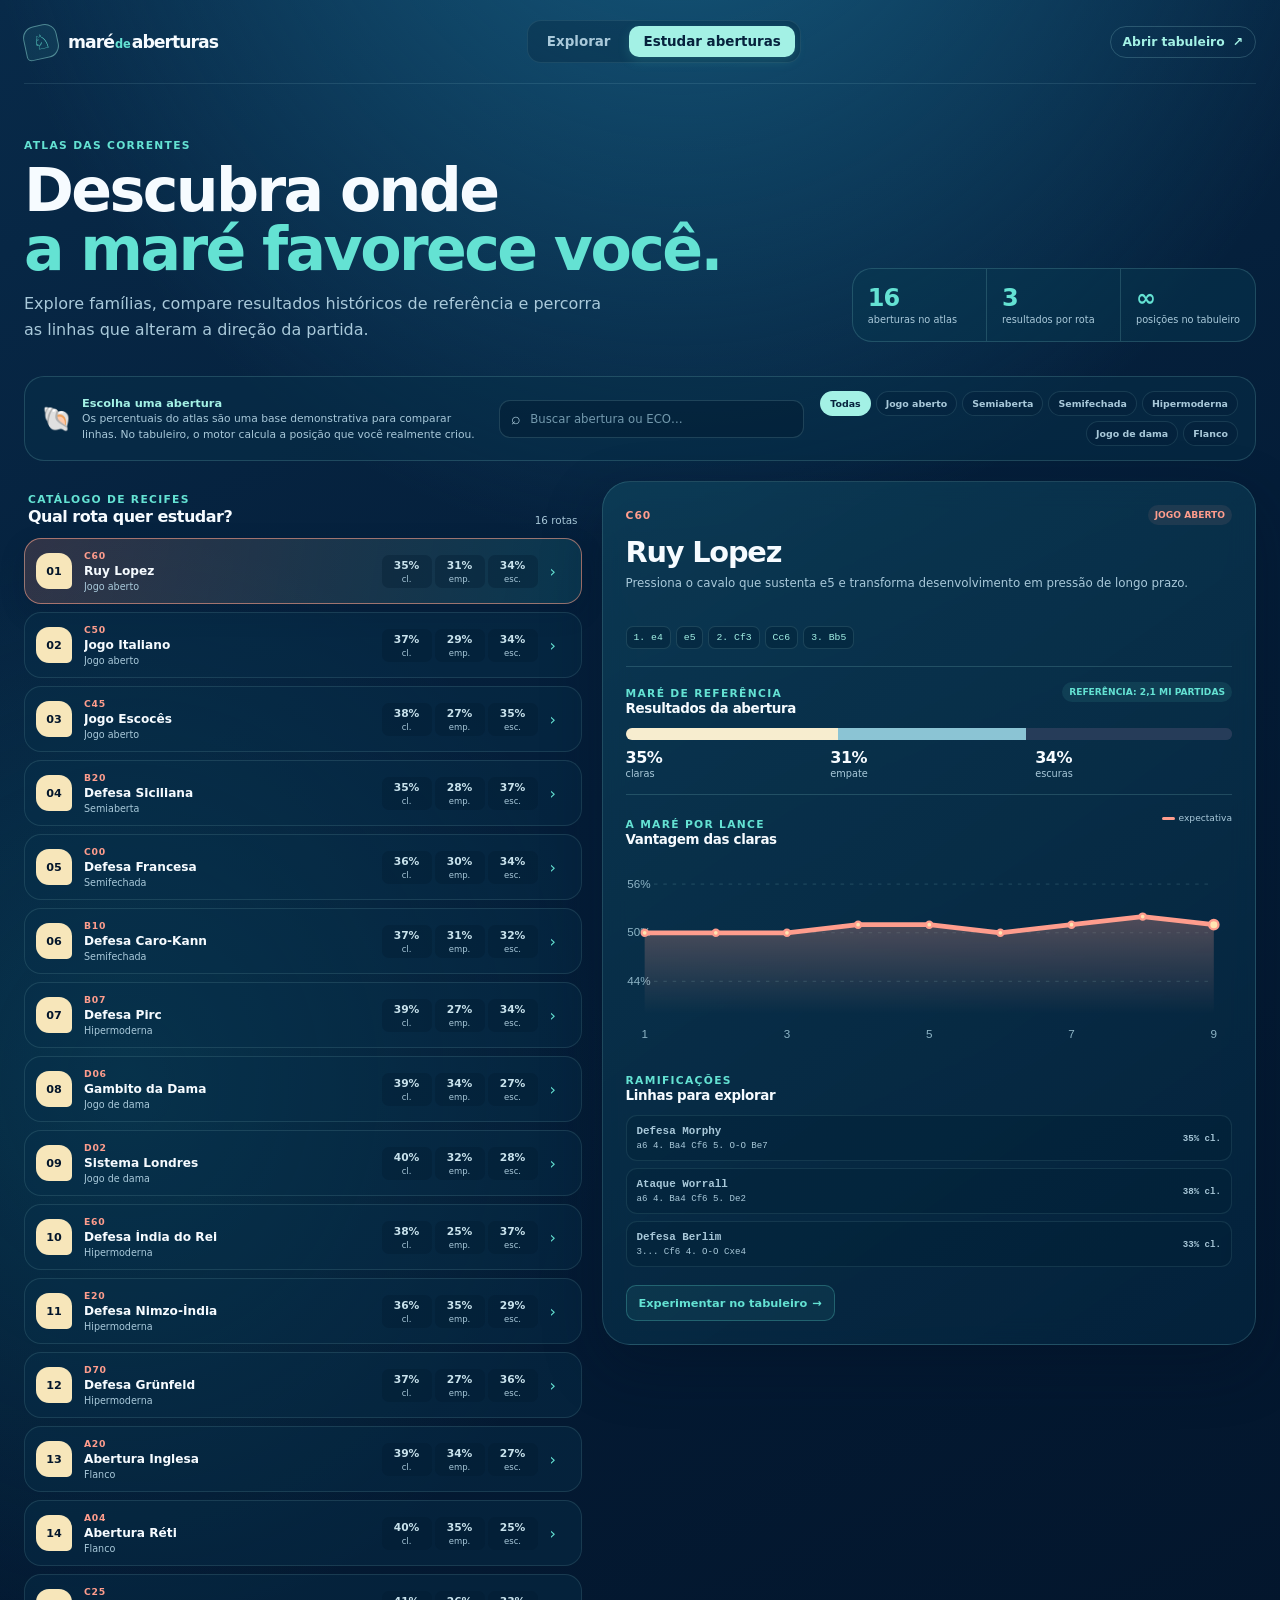
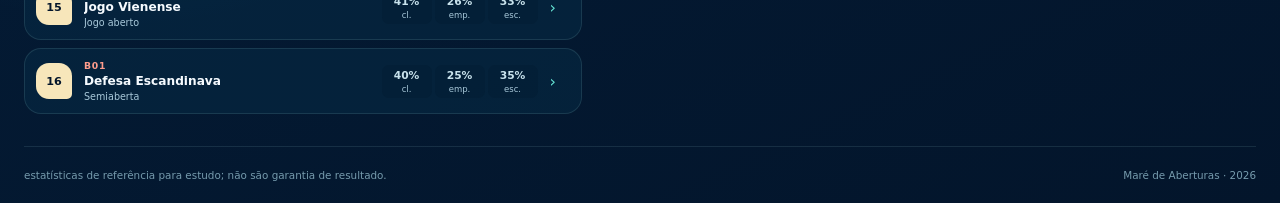
==== estudos.html @ bafa7b2b "Add files via upload" ====
<!doctype html>
<html lang="pt-BR">
  <head>
    <meta charset="UTF-8" />
    <meta name="viewport" content="width=device-width, initial-scale=1.0" />
    <meta name="theme-color" content="#06223d" />
    <meta name="description" content="Estude as correntes, linhas e probabilidades das aberturas de xadrez." />
    <title>Estudar aberturas · Maré de Aberturas</title>
    <link rel="stylesheet" href="assets/css/theme.css" />
  </head>
  <body class="study-page">
    <div class="ocean-glow glow-one" aria-hidden="true"></div>
    <div class="ocean-glow glow-two" aria-hidden="true"></div>
    <div class="bubble bubble-a" aria-hidden="true"></div>
    <div class="bubble bubble-d" aria-hidden="true"></div>

    <header class="site-header shell">
      <a class="brand" href="index.html" aria-label="Maré de Aberturas, página inicial">
        <span class="brand-mark" aria-hidden="true">♘</span>
        <span>maré<span>de</span>aberturas</span>
      </a>
      <nav class="main-nav" aria-label="Navegação principal">
        <a href="index.html">Explorar</a>
        <a class="is-active" href="estudos.html">Estudar aberturas</a>
      </nav>
      <a class="header-cta" href="index.html">Abrir tabuleiro <span>↗</span></a>
    </header>

    <main class="shell study-layout">
      <section class="study-hero" aria-labelledby="study-title">
        <div>
          <p class="eyebrow">atlas das correntes</p>
          <h1 id="study-title">Descubra onde<br /><em>a maré favorece você.</em></h1>
          <p>Explore famílias, compare resultados históricos de referência e percorra as linhas que alteram a direção da partida.</p>
        </div>
        <div class="hero-stat-group" aria-label="Resumo do atlas">
          <div><strong id="opening-total">16</strong><span>aberturas no atlas</span></div>
          <div><strong>3</strong><span>resultados por rota</span></div>
          <div><strong>∞</strong><span>posições no tabuleiro</span></div>
        </div>
      </section>

      <section class="atlas-guide">
        <div class="guide-copy"><span aria-hidden="true">🐚</span><p><strong>Escolha uma abertura</strong>Os percentuais do atlas são uma base demonstrativa para comparar linhas. No tabuleiro, o motor calcula a posição que você realmente criou.</p></div>
        <label class="search-shell"><span aria-hidden="true">⌕</span><input id="opening-search" type="search" placeholder="Buscar abertura ou ECO…" autocomplete="off" /></label>
        <div class="filter-pills" id="family-filters" aria-label="Filtrar famílias de abertura"></div>
      </section>

      <section class="atlas-content" aria-label="Catálogo e detalhes de aberturas">
        <div class="opening-list-wrap">
          <div class="list-heading"><div><span class="section-kicker">catálogo de recifes</span><h2>Qual rota quer estudar?</h2></div><span id="result-count">16 rotas</span></div>
          <div class="opening-list" id="opening-list"></div>
        </div>

        <aside class="study-detail glass-panel" id="study-detail" aria-live="polite">
          <div class="detail-topline"><span class="opening-eco" id="detail-eco">C60</span><span class="detail-family" id="detail-family">Jogo aberto</span></div>
          <h2 id="detail-name">Ruy Lopez</h2>
          <p class="detail-description" id="detail-description"></p>
          <div class="detail-moves" id="detail-moves"></div>

          <section class="detail-probabilities" aria-labelledby="detail-probs-title">
            <div class="card-title-row compact"><div><span class="section-kicker">maré de referência</span><h3 id="detail-probs-title">Resultados da abertura</h3></div><span class="sample-count" id="sample-count"></span></div>
            <div class="probability-track detail-track"><span class="prob-white" id="detail-white-bar"></span><span class="prob-draw" id="detail-draw-bar"></span><span class="prob-black" id="detail-black-bar"></span></div>
            <div class="probability-values compact-values"><div><strong id="detail-white">0%</strong><small>claras</small></div><div><strong id="detail-draw">0%</strong><small>empate</small></div><div><strong id="detail-black">0%</strong><small>escuras</small></div></div>
          </section>

          <section class="line-chart-block" aria-labelledby="chart-title">
            <div class="card-title-row compact"><div><span class="section-kicker">a maré por lance</span><h3 id="chart-title">Vantagem das claras</h3></div><span class="chart-legend"><i></i> expectativa</span></div>
            <svg id="probability-chart" viewBox="0 0 520 170" role="img" aria-label="Gráfico da probabilidade de vitória das claras ao longo dos lances"></svg>
          </section>

          <section class="variation-section" aria-labelledby="variation-title">
            <div class="card-title-row compact"><div><span class="section-kicker">ramificações</span><h3 id="variation-title">Linhas para explorar</h3></div></div>
            <div class="variation-list" id="variation-list"></div>
          </section>
          <a class="detail-board-link" id="detail-board-link" href="index.html">Experimentar no tabuleiro <span>→</span></a>
        </aside>
      </section>
    </main>

    <footer class="site-footer shell"><span>estatísticas de referência para estudo; não são garantia de resultado.</span><span>Maré de Aberturas · 2026</span></footer>
    <script type="module" src="assets/js/study.js"></script>
  </body>
</html>
---- assets/css/theme.css ----
:root {
  --ink: #f6fbff;
  --muted: #a9c9da;
  --muted-strong: #c8e2ec;
  --ocean-950: #03152b;
  --ocean-900: #06223d;
  --ocean-800: #093454;
  --ocean-700: #0d5270;
  --ocean-600: #14718b;
  --aqua: #64e2d3;
  --aqua-soft: #a3f1e5;
  --coral: #ff9d8d;
  --coral-strong: #ff7f78;
  --sand: #f7e6ba;
  --lavender: #c9bdff;
  --panel: rgba(7, 47, 73, 0.76);
  --panel-light: rgba(19, 84, 105, 0.45);
  --line: rgba(161, 234, 230, 0.17);
  --shadow: 0 22px 60px rgba(1, 15, 34, 0.32);
  --rounded: 28px;
  font-family: "Trebuchet MS", "Arial Rounded MT Bold", ui-rounded, system-ui, sans-serif;
  color: var(--ink);
  background: var(--ocean-950);
}

* { box-sizing: border-box; }
html { min-width: 320px; background: var(--ocean-950); }
body {
  position: relative;
  min-width: 320px;
  min-height: 100vh;
  margin: 0;
  overflow-x: hidden;
  color: var(--ink);
  background:
    radial-gradient(ellipse 80% 65% at 53% -15%, #175f83 0%, transparent 70%),
    radial-gradient(ellipse 52% 42% at 10% 60%, rgba(20, 121, 138, .26), transparent 72%),
    linear-gradient(155deg, #082a49 0%, #041d38 45%, #03152b 100%);
}

body::before {
  position: fixed;
  z-index: -1;
  inset: 0;
  content: "";
  opacity: .26;
  pointer-events: none;
  background-image: radial-gradient(rgba(167, 243, 235, .24) .7px, transparent .8px);
  background-size: 18px 18px;
  mask-image: linear-gradient(to bottom, black, transparent 75%);
}

a { color: inherit; text-decoration: none; }
button, input { font: inherit; }
button { cursor: pointer; }
.shell { width: min(1440px, calc(100% - 48px)); margin-inline: auto; }

.ocean-glow { position: fixed; z-index: -2; border-radius: 50%; filter: blur(12px); pointer-events: none; }
.glow-one { width: 450px; height: 450px; top: 18%; right: -175px; opacity: .24; background: #2bc8c7; }
.glow-two { width: 380px; height: 380px; bottom: -130px; left: -95px; opacity: .16; background: #cf8dfb; }
.bubble { position: fixed; z-index: -1; border: 1px solid rgba(169, 247, 241, .28); border-radius: 50%; opacity: .35; box-shadow: inset -4px -5px 9px rgba(73, 202, 212, .08), 0 0 13px rgba(83, 231, 218, .1); pointer-events: none; }
.bubble-a { width: 26px; height: 26px; top: 19%; left: 7%; animation: float 7s ease-in-out infinite; }
.bubble-b { width: 13px; height: 13px; top: 45%; right: 4%; animation: float 9s 1s ease-in-out infinite; }
.bubble-c { width: 38px; height: 38px; top: 77%; right: 17%; animation: float 11s .5s ease-in-out infinite; }
.bubble-d { width: 22px; height: 22px; top: 36%; right: 8%; animation: float 8s .5s ease-in-out infinite; }
@keyframes float { 50% { transform: translateY(-24px) translateX(7px); } }

.site-header { display: flex; align-items: center; justify-content: space-between; min-height: 84px; border-bottom: 1px solid rgba(177, 237, 240, .11); }
.brand { display: inline-flex; align-items: center; gap: 10px; font-size: 1.08rem; font-weight: 900; letter-spacing: -1px; }
.brand > span:last-child { display: flex; align-items: baseline; gap: 1px; }
.brand > span:last-child > span { color: var(--aqua); font-size: .66em; letter-spacing: 0; }
.brand-mark { display: grid; width: 34px; height: 34px; place-items: center; border: 1px solid rgba(163, 241, 229, .43); border-radius: 12px 12px 12px 5px; color: var(--aqua); font-size: 1.25rem; transform: rotate(-12deg); background: rgba(89, 226, 210, .08); }
.main-nav { display: flex; gap: 5px; padding: 5px; border: 1px solid rgba(174, 235, 237, .1); border-radius: 14px; background: rgba(2, 24, 46, .25); }
.main-nav a { padding: 8px 14px; border-radius: 10px; color: var(--muted); font-size: .84rem; font-weight: 800; transition: .18s ease; }
.main-nav a:hover { color: var(--ink); background: rgba(162, 239, 230, .08); }
.main-nav .is-active { color: var(--ocean-900); background: var(--aqua-soft); box-shadow: 0 4px 12px rgba(83, 226, 208, .17); }
.header-chip, .header-cta { display: inline-flex; align-items: center; gap: 8px; padding: 8px 12px; border: 1px solid rgba(170, 235, 232, .2); border-radius: 999px; color: var(--muted-strong); font-size: .77rem; font-weight: 800; }
.header-cta { color: var(--aqua-soft); transition: .2s ease; }
.header-cta:hover { border-color: var(--aqua); transform: translateY(-1px); }
.pulse-dot { width: 8px; height: 8px; border-radius: 50%; background: var(--aqua); box-shadow: 0 0 0 5px rgba(100, 226, 211, .1); animation: pulse 2s infinite; }
@keyframes pulse { 50% { box-shadow: 0 0 0 8px rgba(100, 226, 211, 0); } }

.app-page { padding-block: 48px 32px; }
.intro-row { display: flex; align-items: end; justify-content: space-between; gap: 32px; margin-bottom: 34px; }
.eyebrow, .section-kicker { margin: 0 0 9px; color: var(--aqua); font-size: .67rem; font-weight: 900; letter-spacing: 1.3px; text-transform: uppercase; }
h1, h2, h3, p { margin-top: 0; }
h1 { max-width: 780px; margin-bottom: 12px; font-size: clamp(2.25rem, 4.7vw, 4.2rem); line-height: .98; letter-spacing: -2.6px; }
h1 em { color: var(--aqua); font-style: normal; }
.intro-copy { max-width: 620px; margin: 0; color: var(--muted); font-size: 1rem; line-height: 1.65; }
.jelly-note { display: flex; width: 300px; flex: 0 0 300px; gap: 13px; padding: 15px; border: 1px solid rgba(254, 192, 213, .22); border-radius: 19px 19px 6px 19px; color: #f0d6df; background: rgba(114, 78, 125, .24); transform: rotate(-1.3deg); }
.jelly-note > span { font-size: 1.8rem; }
.jelly-note p { margin: 0; font-size: .74rem; line-height: 1.45; }
.jelly-note strong { display: block; margin-bottom: 3px; color: #ffd2dd; font-size: .76rem; }

.playground { display: grid; grid-template-columns: minmax(205px, .72fr) minmax(430px, 1.64fr) minmax(280px, .93fr); gap: 20px; align-items: start; }
.glass-panel { border: 1px solid var(--line); border-radius: var(--rounded); background: linear-gradient(145deg, rgba(16, 75, 100, .57), rgba(4, 36, 62, .79)); box-shadow: var(--shadow); backdrop-filter: blur(13px); }
.left-rail, .analysis-rail { padding: 21px; }
.rail-heading h2 { margin-bottom: 19px; font-size: 1.1rem; letter-spacing: -.7px; }
.turn-card { display: flex; align-items: center; gap: 10px; padding: 10px; border: 1px solid rgba(178, 243, 235, .15); border-radius: 17px; background: rgba(5, 29, 52, .3); }
.turn-orb { display: grid; width: 37px; height: 37px; place-items: center; border-radius: 50%; color: var(--ocean-800); font-size: 1.4rem; background: var(--sand); box-shadow: inset -3px -3px 0 rgba(175, 121, 87, .2); }
.turn-card span { display: block; margin-bottom: 3px; color: var(--muted); font-size: .67rem; }
.turn-card strong { font-size: .82rem; }
.control-stack { display: grid; gap: 8px; margin-block: 20px; }
.two-buttons { display: grid; grid-template-columns: 1fr 1fr; gap: 8px; }
.soft-button { min-height: 40px; padding: 8px 10px; border: 1px solid rgba(173, 237, 232, .16); border-radius: 12px; color: var(--muted-strong); font-size: .75rem; font-weight: 900; background: rgba(2, 29, 52, .28); transition: .2s ease; }
.soft-button:hover { border-color: rgba(173, 237, 232, .45); color: var(--ink); background: rgba(91, 203, 198, .11); transform: translateY(-1px); }
.primary-button { border-color: transparent; color: var(--ocean-950); background: var(--aqua); box-shadow: 0 9px 24px rgba(42, 202, 190, .2); }
.primary-button:hover { background: var(--aqua-soft); }
.engine-card { padding: 14px; border: 1px solid rgba(137, 171, 255, .19); border-radius: 17px; background: linear-gradient(135deg, rgba(53, 80, 133, .35), rgba(13, 49, 77, .52)); }
.engine-topline { display: flex; align-items: center; gap: 7px; color: var(--lavender); font-size: .66rem; font-weight: 900; letter-spacing: .7px; text-transform: uppercase; }
.engine-icon { display: grid; width: 18px; height: 18px; place-items: center; border-radius: 6px; color: #251d5a; background: var(--lavender); }
.engine-card strong { display: block; margin-top: 9px; font-size: .82rem; }
.engine-card p { min-height: 32px; margin: 5px 0 8px; color: #b7cce3; font-size: .67rem; line-height: 1.45; }
.text-button { padding: 0; border: 0; color: var(--aqua); font-size: .67rem; font-weight: 900; text-align: left; background: transparent; }
.text-button:hover { color: var(--aqua-soft); }
.moves-log-wrap { margin-top: 24px; }
.mini-title-row { display: flex; align-items: center; justify-content: space-between; gap: 8px; }
.mini-title-row > span:last-child { color: var(--muted); font-size: .66rem; }
.moves-log { display: grid; gap: 7px; max-height: 230px; margin: 10px 0 0; padding: 0; overflow-y: auto; list-style: none; scrollbar-width: thin; }
.moves-log li { display: grid; grid-template-columns: 25px 1fr 1fr; gap: 5px; align-items: center; padding: 7px; border-radius: 9px; color: var(--muted-strong); font-size: .71rem; background: rgba(2, 25, 47, .22); }
.moves-log li span:first-child { color: var(--aqua); font-size: .63rem; }
.moves-log .empty-log { display: block; color: var(--muted); font-size: .68rem; line-height: 1.5; background: none; }

.board-column { min-width: 0; }
.board-topline { display: flex; align-items: end; justify-content: space-between; margin: 0 8px 12px; }
.board-topline .section-kicker { margin-bottom: 4px; }
.board-topline strong { display: block; font-size: .94rem; letter-spacing: -.3px; }
.position-badge { padding: 6px 10px; border: 1px solid rgba(255, 216, 163, .26); border-radius: 999px; color: var(--sand); font-size: .65rem; font-weight: 900; background: rgba(249, 198, 115, .07); }
.board-frame { position: relative; padding: 14px; border: 1px solid rgba(151, 244, 234, .3); border-radius: 31px; background: linear-gradient(145deg, #4bb7b4, #126781 40%, #0a3e61); box-shadow: 0 25px 48px rgba(1, 9, 29, .48), inset 0 0 0 3px rgba(209, 252, 239, .09); }
.board-shell { display: grid; grid-template-columns: repeat(8, 1fr); overflow: hidden; border: 4px solid rgba(237, 246, 223, .26); border-radius: 18px; background: #d8eacb; box-shadow: 0 10px 25px rgba(1, 25, 41, .33); }
.square { position: relative; display: grid; aspect-ratio: 1; min-width: 0; place-items: center; border: 0; color: inherit; font-size: clamp(1.7rem, 4.7vw, 3.65rem); line-height: 1; user-select: none; transition: filter .14s, transform .14s; }
.square.light { background: #e1f1dd; }
.square.dark { background: #73b7a8; }
.square:hover { z-index: 2; filter: brightness(1.08); }
.square.selected { outline: 4px solid rgba(255, 231, 151, .9); outline-offset: -4px; }
.square.last-move::after { position: absolute; inset: 0; content: ""; background: rgba(247, 228, 122, .25); pointer-events: none; }
.square.legal::before { position: absolute; z-index: 1; width: 21%; height: 21%; content: ""; border-radius: 50%; background: rgba(6, 62, 75, .44); box-shadow: 0 0 0 5px rgba(161, 255, 239, .22); pointer-events: none; }
.square.legal.has-piece::before { width: 76%; height: 76%; border: 3px solid rgba(9, 70, 78, .52); background: transparent; box-shadow: none; }
.square:focus-visible { z-index: 3; outline: 3px solid white; outline-offset: -3px; }
.piece { position: relative; z-index: 1; filter: drop-shadow(0 4px 1px rgba(6, 43, 57, .19)); transition: transform .14s ease; }
.square:hover .piece { transform: translateY(-2px) scale(1.04); }
.piece.white { color: #fff9df; text-shadow: 0 2px 0 #476a72, 0 4px 8px rgba(3, 23, 33, .4); }
.piece.black { color: #153b53; text-shadow: 0 2px 0 rgba(180, 244, 223, .42), 0 4px 8px rgba(3, 23, 33, .34); }
.coord-file, .coord-rank { position: absolute; z-index: 2; color: rgba(5, 63, 72, .72); font-family: monospace; font-size: clamp(.52rem, 1vw, .68rem); font-weight: 900; pointer-events: none; }
.coord-file { right: 5px; bottom: 3px; }
.coord-rank { top: 3px; left: 5px; }
.dark .coord-file, .dark .coord-rank { color: rgba(232, 255, 246, .65); }
.seaweed { position: absolute; bottom: -32px; color: rgba(90, 212, 164, .45); font-family: Georgia, serif; font-size: 5rem; font-weight: 900; transform: rotate(90deg); }
.seaweed-left { left: -19px; }
.seaweed-right { right: -19px; transform: rotate(-90deg) scaleX(-1); }
.board-hint { margin: 13px 10px 0; color: var(--muted); font-size: .71rem; line-height: 1.45; }
.board-hint span { color: var(--aqua); }

.analysis-rail { display: grid; gap: 13px; }
.opening-card { padding: 16px; border: 1px solid rgba(255, 192, 154, .22); border-radius: 19px; background: linear-gradient(140deg, rgba(160, 91, 91, .17), rgba(17, 68, 91, .08)); }
.opening-card-top { display: flex; align-items: center; gap: 7px; }
.opening-card-top .section-kicker { margin: 0; color: #ffc8ae; }
.coral-icon { font-size: 1rem; }
.opening-eco { margin: 13px 0 3px; color: var(--coral); font-size: .67rem; font-weight: 900; letter-spacing: 1px; text-transform: uppercase; }
.opening-card h2 { margin-bottom: 5px; font-size: 1.23rem; letter-spacing: -.7px; }
.opening-card p:not(.opening-eco) { margin-bottom: 10px; color: var(--muted-strong); font-size: .72rem; line-height: 1.45; }
.study-link, .detail-board-link { color: var(--aqua); font-size: .71rem; font-weight: 900; }
.study-link span, .detail-board-link span { margin-left: 5px; transition: transform .16s; }
.study-link:hover span, .detail-board-link:hover span { display: inline-block; transform: translateX(3px); }
.odds-card, .route-card { padding: 16px; border: 1px solid var(--line); border-radius: 19px; background: rgba(3, 29, 51, .3); }
.card-title-row { display: flex; align-items: start; justify-content: space-between; gap: 10px; }
.card-title-row .section-kicker { margin-bottom: 4px; }
.card-title-row h2, .card-title-row h3 { margin: 0; font-size: .88rem; letter-spacing: -.35px; }
.card-title-row.compact h2, .card-title-row.compact h3 { font-size: .84rem; }
.live-pill, .route-count, .sample-count, .detail-family { padding: 5px 7px; border-radius: 999px; color: var(--aqua); font-size: .57rem; font-weight: 900; text-transform: uppercase; background: rgba(101, 226, 210, .09); }
.probability-track { display: flex; height: 12px; margin: 17px 0 10px; overflow: hidden; border-radius: 999px; background: #263d58; box-shadow: inset 0 1px 3px rgba(0, 0, 0, .22); }
.probability-track span { display: block; height: 100%; transition: width .45s cubic-bezier(.2, .85, .35, 1); }
.prob-white { width: 33.33%; background: #f7edcf; }
.prob-draw { width: 33.33%; background: #8bc4d4; }
.prob-black { width: 33.33%; background: #263c59; }
.probability-values { display: grid; grid-template-columns: repeat(3, 1fr); gap: 5px; }
.probability-values > div { position: relative; display: grid; gap: 1px; padding-left: 12px; }
.probability-values strong { font-size: .94rem; letter-spacing: -.5px; }
.probability-values small { color: var(--muted); font-size: .61rem; }
.piece-dot { position: absolute; top: 5px; left: 0; width: 7px; height: 7px; border-radius: 50%; }
.white-dot { background: #f7edcf; }.draw-dot { background: #8bc4d4; }.black-dot { background: #506882; }
.evaluation-line { display: flex; align-items: center; gap: 7px; margin-top: 15px; padding-top: 12px; border-top: 1px solid rgba(173, 237, 232, .1); color: var(--muted); font-size: .63rem; }
.evaluation-line strong { margin-left: auto; color: var(--aqua-soft); font-size: .75rem; }
.evaluation-line span:last-child { max-width: 75px; color: var(--muted-strong); text-align: right; }
.route-tree { display: flex; flex-wrap: wrap; gap: 6px; align-items: center; min-height: 42px; margin-top: 13px; }
.route-root, .route-node { padding: 6px 8px; border-radius: 8px; font-size: .63rem; font-weight: 900; }
.route-root { color: var(--aqua); border: 1px solid rgba(104, 228, 211, .24); background: rgba(102, 225, 210, .08); }
.route-node { position: relative; color: #d6e9ef; border: 1px solid rgba(207, 235, 239, .12); background: rgba(9, 71, 93, .5); }
.route-node::before { margin-right: 6px; color: var(--aqua); content: "↘"; }
.route-tree p { width: 100%; margin: 0; color: var(--muted); font-size: .65rem; line-height: 1.4; }
.next-current { display: flex; gap: 9px; align-items: center; padding: 10px 12px; border-radius: 15px; color: #d5eceb; background: rgba(103, 217, 199, .07); }
.next-current > span { font-size: 1.1rem; }.next-current p { margin: 0; font-size: .65rem; line-height: 1.35; }.next-current strong, .next-current span span { display: block; }.next-current strong { color: var(--aqua); font-size: .68rem; }.next-current span { color: var(--muted); }
.method-note { display: flex; gap: 11px; max-width: 1000px; margin: 30px auto 0; padding: 15px 18px; border: 1px dashed rgba(178, 234, 229, .2); border-radius: 16px; color: var(--muted); background: rgba(3, 27, 49, .25); }.method-note > span { color: var(--sand); font-size: 1.1rem; }.method-note p { margin: 0; font-size: .7rem; line-height: 1.55; }.method-note strong { color: var(--muted-strong); }
.site-footer { display: flex; justify-content: space-between; gap: 20px; padding-block: 22px; border-top: 1px solid rgba(174, 235, 237, .11); color: #769bad; font-size: .65rem; }

/* Atlas */
.study-layout { padding-block: 55px 32px; }
.study-hero { display: flex; align-items: end; justify-content: space-between; gap: 40px; margin-bottom: 34px; }.study-hero h1 { max-width: 750px; }.study-hero > div > p:last-child { max-width: 600px; margin-bottom: 0; color: var(--muted); line-height: 1.6; }
.hero-stat-group { display: grid; grid-template-columns: repeat(3, 1fr); min-width: 340px; overflow: hidden; border: 1px solid var(--line); border-radius: 20px; background: rgba(8, 57, 82, .46); }.hero-stat-group div { display: grid; gap: 2px; padding: 15px; border-right: 1px solid var(--line); }.hero-stat-group div:last-child { border: 0; }.hero-stat-group strong { color: var(--aqua); font-size: 1.5rem; letter-spacing: -1px; }.hero-stat-group span { color: var(--muted); font-size: .61rem; line-height: 1.25; }
.atlas-guide { display: grid; grid-template-columns: minmax(260px, .95fr) minmax(210px, .65fr) minmax(250px, .9fr); gap: 12px; align-items: center; padding: 14px 17px; border: 1px solid var(--line); border-radius: 20px; background: rgba(7, 49, 73, .48); }.guide-copy { display: flex; gap: 10px; align-items: center; }.guide-copy > span { font-size: 1.5rem; }.guide-copy p { margin: 0; color: var(--muted); font-size: .67rem; line-height: 1.45; }.guide-copy strong { display: block; color: var(--aqua-soft); font-size: .71rem; }.search-shell { display: flex; align-items: center; gap: 7px; height: 38px; padding: 0 11px; border: 1px solid rgba(174, 235, 237, .16); border-radius: 11px; color: var(--muted); background: rgba(2, 24, 46, .42); }.search-shell input { width: 100%; border: 0; outline: 0; color: var(--ink); font-size: .73rem; background: transparent; }.search-shell input::placeholder { color: #7399ad; }.filter-pills { display: flex; flex-wrap: wrap; justify-content: end; gap: 5px; }.filter-pill { padding: 6px 9px; border: 1px solid rgba(174, 235, 237, .12); border-radius: 999px; color: var(--muted); font-size: .59rem; font-weight: 900; background: rgba(2, 24, 46, .2); }.filter-pill:hover, .filter-pill.is-active { border-color: transparent; color: var(--ocean-900); background: var(--aqua-soft); }
.atlas-content { display: grid; grid-template-columns: minmax(380px, .92fr) minmax(440px, 1.08fr); gap: 20px; align-items: start; margin-top: 20px; }.opening-list-wrap { min-width: 0; }.list-heading { display: flex; align-items: end; justify-content: space-between; margin: 7px 4px 12px; }.list-heading .section-kicker { margin-bottom: 4px; }.list-heading h2 { margin: 0; font-size: 1rem; letter-spacing: -.5px; }.list-heading > span { color: var(--muted); font-size: .65rem; }.opening-list { display: grid; gap: 8px; }.opening-item { display: grid; grid-template-columns: 36px minmax(0, 1fr) 156px 20px; gap: 12px; align-items: center; width: 100%; padding: 11px; border: 1px solid rgba(170, 236, 231, .12); border-radius: 17px; color: var(--ink); text-align: left; background: rgba(7, 47, 73, .45); transition: .18s ease; }.opening-item:hover { border-color: rgba(160, 242, 229, .34); background: rgba(20, 86, 104, .53); transform: translateX(2px); }.opening-item.is-selected { border-color: rgba(255, 162, 139, .58); background: linear-gradient(100deg, rgba(174, 102, 92, .25), rgba(13, 72, 94, .58)); box-shadow: 0 9px 26px rgba(1, 17, 35, .16); }.opening-medallion { display: grid; width: 36px; height: 36px; place-items: center; border-radius: 13px 13px 5px 13px; color: var(--ocean-950); font-size: .7rem; font-weight: 900; background: var(--sand); }.opening-item .item-eco { display: block; margin-bottom: 3px; color: var(--coral); font-size: .58rem; font-weight: 900; letter-spacing: .7px; }.opening-item .item-name { display: block; overflow: hidden; font-size: .76rem; font-weight: 900; text-overflow: ellipsis; white-space: nowrap; }.opening-item .item-family { display: block; overflow: hidden; margin-top: 3px; color: var(--muted); font-size: .6rem; text-overflow: ellipsis; white-space: nowrap; }.item-stats { display: grid; grid-template-columns: repeat(3, 1fr); gap: 3px; }.item-stats span { display: grid; gap: 2px; padding: 4px; border-radius: 7px; color: var(--muted); font-size: .53rem; text-align: center; background: rgba(1, 27, 48, .33); }.item-stats strong { color: var(--muted-strong); font-size: .67rem; }.item-arrow { color: var(--aqua); font-size: 1rem; }
.study-detail { position: sticky; top: 18px; padding: 23px; }.detail-topline { display: flex; justify-content: space-between; align-items: center; }.detail-topline .opening-eco { margin: 0; }.detail-family { color: var(--coral); background: rgba(255, 157, 141, .09); }.study-detail > h2 { margin: 10px 0 6px; font-size: 1.8rem; letter-spacing: -1.2px; }.detail-description { min-height: 38px; margin-bottom: 13px; color: var(--muted); font-size: .74rem; line-height: 1.5; }.detail-moves { display: flex; flex-wrap: wrap; gap: 5px; margin-bottom: 17px; }.move-chip { padding: 5px 7px; border: 1px solid rgba(174, 235, 237, .13); border-radius: 7px; color: var(--aqua-soft); font-family: ui-monospace, "Cascadia Code", monospace; font-size: .61rem; background: rgba(2, 29, 50, .38); }.detail-probabilities { padding-block: 15px; border-top: 1px solid var(--line); border-bottom: 1px solid var(--line); }.detail-probabilities h3, .line-chart-block h3, .variation-section h3 { font-size: .86rem; }.detail-track { margin-block: 12px 8px; }.compact-values { gap: 8px; }.compact-values > div { padding-left: 0; }.compact-values strong { font-size: 1rem; }.line-chart-block { padding-block: 18px; }.chart-legend { display: inline-flex; align-items: center; gap: 4px; color: var(--muted); font-size: .57rem; }.chart-legend i { width: 13px; height: 3px; border-radius: 3px; background: var(--coral); }.chart-grid-line { stroke: rgba(170, 235, 230, .13); stroke-dasharray: 3 5; }.chart-area { fill: url(#chart-gradient); opacity: .3; }.chart-line { fill: none; stroke: var(--coral); stroke-linecap: round; stroke-linejoin: round; stroke-width: 4; }.chart-dot { fill: #ffe4b1; stroke: var(--coral); stroke-width: 2; }.chart-label { fill: #8eb5c6; font-family: "Trebuchet MS", sans-serif; font-size: 10px; }.variation-section { padding-top: 2px; }.variation-list { display: grid; gap: 7px; margin-top: 12px; }.variation-row { display: grid; grid-template-columns: 1fr auto; gap: 9px; align-items: center; width: 100%; padding: 9px 10px; border: 1px solid rgba(170, 236, 231, .1); border-radius: 11px; color: var(--ink); text-align: left; background: rgba(3, 30, 52, .3); transition: .15s ease; }.variation-row:hover, .variation-row.is-active { border-color: rgba(255, 160, 138, .4); background: rgba(149, 85, 89, .13); }.variation-row strong { display: block; margin-bottom: 3px; font-size: .68rem; }.variation-row span { color: var(--muted); font-family: ui-monospace, "Cascadia Code", monospace; font-size: .57rem; }.variation-result { color: var(--aqua); font-size: .62rem; font-weight: 900; }.detail-board-link { display: inline-flex; margin-top: 18px; padding: 10px 12px; border: 1px solid rgba(100, 226, 211, .27); border-radius: 10px; background: rgba(88, 226, 208, .07); }

@media (max-width: 1150px) { .playground { grid-template-columns: minmax(190px, .68fr) minmax(400px, 1.36fr); }.analysis-rail { grid-column: 1 / -1; grid-template-columns: 1.1fr 1fr 1fr; align-items: start; }.opening-card { height: 100%; }.next-current { display: none; }.atlas-guide { grid-template-columns: 1fr 1fr; }.filter-pills { justify-content: start; grid-column: 1 / -1; }.atlas-content { grid-template-columns: minmax(340px, .86fr) minmax(400px, 1.14fr); } }
@media (max-width: 820px) { .shell { width: min(100% - 28px, 670px); }.site-header { min-height: 72px; }.header-chip { display: none; }.main-nav a { padding: 7px 9px; font-size: .71rem; }.brand { font-size: .96rem; }.intro-row, .study-hero { align-items: start; flex-direction: column; }.intro-row { gap: 18px; }.jelly-note { width: 100%; flex-basis: auto; }.playground { grid-template-columns: 1fr; }.left-rail { display: grid; grid-template-columns: 1fr 1fr; gap: 15px; }.rail-heading, .moves-log-wrap { grid-column: 1 / -1; }.control-stack { margin-block: 0; }.moves-log { max-height: 145px; }.board-column { grid-row: 1; }.analysis-rail { grid-column: auto; grid-template-columns: 1fr 1fr; }.route-card { grid-column: 1 / -1; }.study-hero { gap: 20px; }.hero-stat-group { width: 100%; min-width: 0; }.atlas-content { grid-template-columns: 1fr; }.study-detail { position: static; }.atlas-guide { grid-template-columns: 1fr; }.filter-pills { grid-column: auto; }.opening-list-wrap { order: 2; }.study-detail { order: 1; }.opening-item { grid-template-columns: 34px minmax(0, 1fr) 134px 16px; }.site-footer { margin-top: 20px; } }
@media (max-width: 520px) { .shell { width: min(100% - 22px, 480px); }.site-header { gap: 8px; }.brand-mark { width: 29px; height: 29px; }.brand > span:last-child { font-size: .85rem; }.main-nav { gap: 0; padding: 3px; }.main-nav a { padding: 6px 7px; font-size: .63rem; }.app-page, .study-layout { padding-top: 32px; } h1 { font-size: 2.28rem; letter-spacing: -1.7px; }.left-rail { display: block; }.left-rail > * + * { margin-top: 17px; }.control-stack { margin-block: 17px; }.analysis-rail { grid-template-columns: 1fr; padding: 14px; }.route-card { grid-column: auto; }.board-frame { padding: 8px; border-radius: 22px; }.board-shell { border-width: 2px; border-radius: 12px; }.square { font-size: clamp(1.55rem, 9.6vw, 2.75rem); }.board-topline { margin-inline: 3px; }.seaweed { display: none; }.opening-item { grid-template-columns: 32px minmax(0, 1fr) 16px; gap: 8px; }.opening-item .item-stats { display: none; }.opening-medallion { width: 32px; height: 32px; }.study-detail { padding: 17px; }.site-footer { flex-direction: column; gap: 4px; }.hero-stat-group div { padding: 11px; }.atlas-guide { padding: 13px; }.list-heading h2 { font-size: .9rem; }.detail-description { min-height: auto; } }
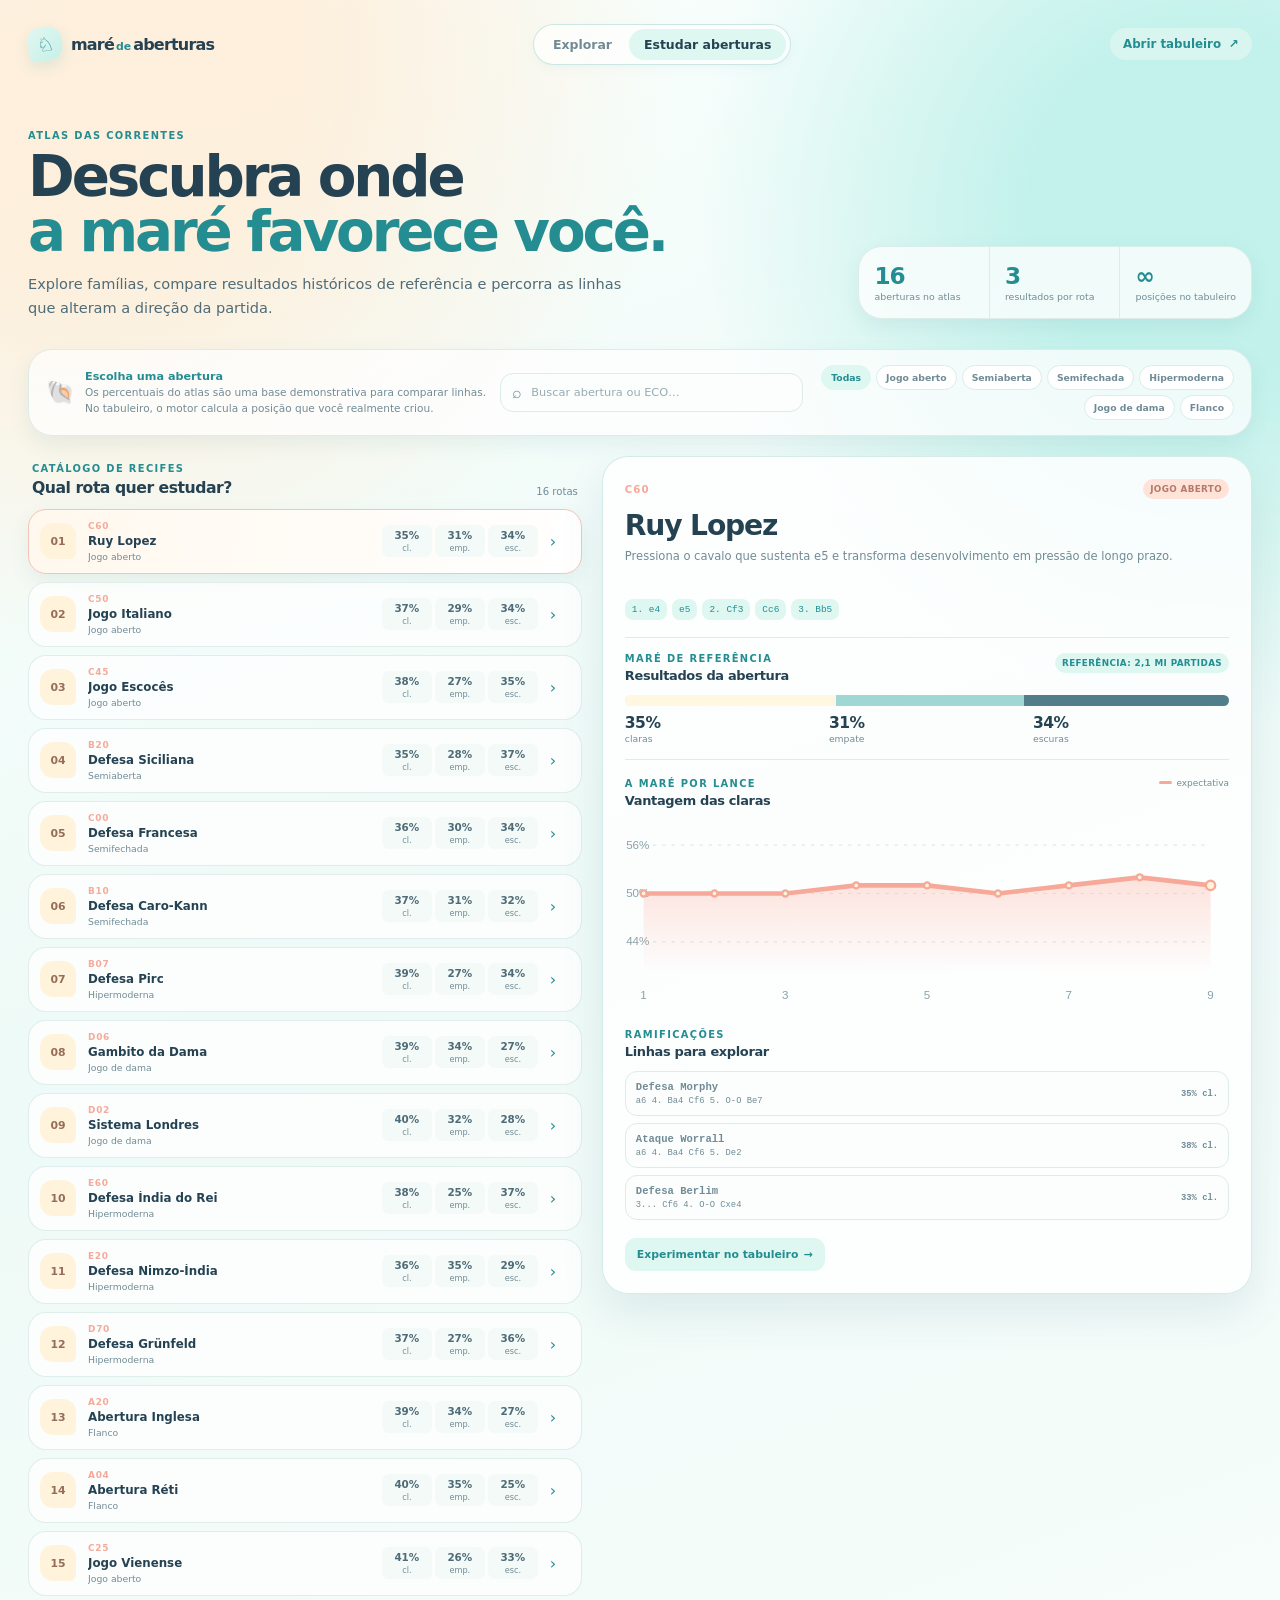
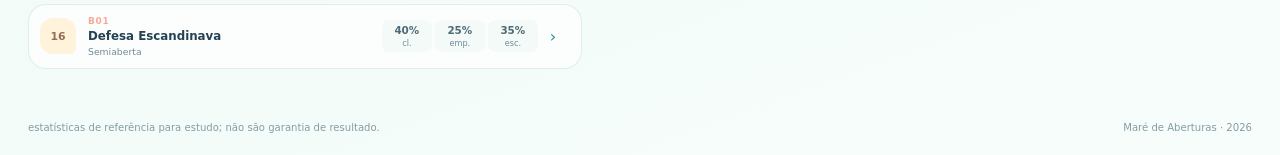
==== commit 7b6f30ee: "Add files via upload" ====
--- a/estudos.html
+++ b/estudos.html
@@ -3,7 +3,7 @@
   <head>
     <meta charset="UTF-8" />
     <meta name="viewport" content="width=device-width, initial-scale=1.0" />
-    <meta name="theme-color" content="#06223d" />
+    <meta name="theme-color" content="#f8fcfb" />
     <meta name="description" content="Estude as correntes, linhas e probabilidades das aberturas de xadrez." />
     <title>Estudar aberturas · Maré de Aberturas</title>
     <link rel="stylesheet" href="assets/css/theme.css" />
--- a/assets/css/theme.css
+++ b/assets/css/theme.css
@@ -1,30 +1,29 @@
 :root {
-  --ink: #f6fbff;
-  --muted: #a9c9da;
-  --muted-strong: #c8e2ec;
-  --ocean-950: #03152b;
-  --ocean-900: #06223d;
-  --ocean-800: #093454;
-  --ocean-700: #0d5270;
-  --ocean-600: #14718b;
-  --aqua: #64e2d3;
-  --aqua-soft: #a3f1e5;
-  --coral: #ff9d8d;
-  --coral-strong: #ff7f78;
-  --sand: #f7e6ba;
-  --lavender: #c9bdff;
-  --panel: rgba(7, 47, 73, 0.76);
-  --panel-light: rgba(19, 84, 105, 0.45);
-  --line: rgba(161, 234, 230, 0.17);
-  --shadow: 0 22px 60px rgba(1, 15, 34, 0.32);
-  --rounded: 28px;
-  font-family: "Trebuchet MS", "Arial Rounded MT Bold", ui-rounded, system-ui, sans-serif;
+  --ink: #254253;
+  --ink-soft: #4e6b78;
+  --muted: #718b96;
+  --mist: #f8fcfb;
+  --white: #ffffff;
+  --foam: #dff7f1;
+  --aqua: #55c7bd;
+  --aqua-deep: #248d92;
+  --aqua-soft: #b9ece3;
+  --coral: #f6a999;
+  --coral-soft: #ffe3d9;
+  --lavender: #dcd8ff;
+  --sand: #fff3dc;
+  --line: #dcece9;
+  --line-strong: #c5e2dd;
+  --panel: rgba(255, 255, 255, .82);
+  --shadow: 0 18px 42px rgba(55, 119, 128, .12);
+  --small-shadow: 0 8px 20px rgba(55, 119, 128, .09);
   color: var(--ink);
-  background: var(--ocean-950);
+  font-family: "Avenir Next", "Nunito Sans", "Segoe UI", ui-rounded, system-ui, sans-serif;
+  background: var(--mist);
 }
 
 * { box-sizing: border-box; }
-html { min-width: 320px; background: var(--ocean-950); }
+html { min-width: 320px; background: var(--mist); }
 body {
   position: relative;
   min-width: 320px;
@@ -33,174 +32,194 @@
   overflow-x: hidden;
   color: var(--ink);
   background:
-    radial-gradient(ellipse 80% 65% at 53% -15%, #175f83 0%, transparent 70%),
-    radial-gradient(ellipse 52% 42% at 10% 60%, rgba(20, 121, 138, .26), transparent 72%),
-    linear-gradient(155deg, #082a49 0%, #041d38 45%, #03152b 100%);
-}
-
+    radial-gradient(circle at 6% 3%, rgba(255, 235, 211, .76) 0 11%, transparent 29%),
+    radial-gradient(circle at 94% 12%, rgba(184, 239, 232, .82) 0 9%, transparent 26%),
+    linear-gradient(160deg, #f9fffd 0%, #eefaf7 50%, #f7fdfb 100%);
+}
 body::before {
   position: fixed;
-  z-index: -1;
+  z-index: -2;
+  inset: auto -10vw -22vh;
+  height: 44vh;
+  content: "";
+  border-radius: 50% 50% 0 0 / 20% 20% 0 0;
+  opacity: .7;
+  background: linear-gradient(180deg, rgba(199, 241, 234, .14), rgba(130, 215, 207, .28));
+  filter: blur(1px);
+}
+body::after {
+  position: fixed;
+  z-index: -3;
   inset: 0;
   content: "";
-  opacity: .26;
   pointer-events: none;
-  background-image: radial-gradient(rgba(167, 243, 235, .24) .7px, transparent .8px);
-  background-size: 18px 18px;
-  mask-image: linear-gradient(to bottom, black, transparent 75%);
+  background-image: radial-gradient(rgba(69, 169, 164, .08) .75px, transparent .8px);
+  background-size: 17px 17px;
+  mask-image: linear-gradient(to bottom, black, transparent 78%);
 }
 
 a { color: inherit; text-decoration: none; }
 button, input { font: inherit; }
 button { cursor: pointer; }
-.shell { width: min(1440px, calc(100% - 48px)); margin-inline: auto; }
-
-.ocean-glow { position: fixed; z-index: -2; border-radius: 50%; filter: blur(12px); pointer-events: none; }
-.glow-one { width: 450px; height: 450px; top: 18%; right: -175px; opacity: .24; background: #2bc8c7; }
-.glow-two { width: 380px; height: 380px; bottom: -130px; left: -95px; opacity: .16; background: #cf8dfb; }
-.bubble { position: fixed; z-index: -1; border: 1px solid rgba(169, 247, 241, .28); border-radius: 50%; opacity: .35; box-shadow: inset -4px -5px 9px rgba(73, 202, 212, .08), 0 0 13px rgba(83, 231, 218, .1); pointer-events: none; }
-.bubble-a { width: 26px; height: 26px; top: 19%; left: 7%; animation: float 7s ease-in-out infinite; }
-.bubble-b { width: 13px; height: 13px; top: 45%; right: 4%; animation: float 9s 1s ease-in-out infinite; }
-.bubble-c { width: 38px; height: 38px; top: 77%; right: 17%; animation: float 11s .5s ease-in-out infinite; }
-.bubble-d { width: 22px; height: 22px; top: 36%; right: 8%; animation: float 8s .5s ease-in-out infinite; }
-@keyframes float { 50% { transform: translateY(-24px) translateX(7px); } }
-
-.site-header { display: flex; align-items: center; justify-content: space-between; min-height: 84px; border-bottom: 1px solid rgba(177, 237, 240, .11); }
-.brand { display: inline-flex; align-items: center; gap: 10px; font-size: 1.08rem; font-weight: 900; letter-spacing: -1px; }
-.brand > span:last-child { display: flex; align-items: baseline; gap: 1px; }
-.brand > span:last-child > span { color: var(--aqua); font-size: .66em; letter-spacing: 0; }
-.brand-mark { display: grid; width: 34px; height: 34px; place-items: center; border: 1px solid rgba(163, 241, 229, .43); border-radius: 12px 12px 12px 5px; color: var(--aqua); font-size: 1.25rem; transform: rotate(-12deg); background: rgba(89, 226, 210, .08); }
-.main-nav { display: flex; gap: 5px; padding: 5px; border: 1px solid rgba(174, 235, 237, .1); border-radius: 14px; background: rgba(2, 24, 46, .25); }
-.main-nav a { padding: 8px 14px; border-radius: 10px; color: var(--muted); font-size: .84rem; font-weight: 800; transition: .18s ease; }
-.main-nav a:hover { color: var(--ink); background: rgba(162, 239, 230, .08); }
-.main-nav .is-active { color: var(--ocean-900); background: var(--aqua-soft); box-shadow: 0 4px 12px rgba(83, 226, 208, .17); }
-.header-chip, .header-cta { display: inline-flex; align-items: center; gap: 8px; padding: 8px 12px; border: 1px solid rgba(170, 235, 232, .2); border-radius: 999px; color: var(--muted-strong); font-size: .77rem; font-weight: 800; }
-.header-cta { color: var(--aqua-soft); transition: .2s ease; }
-.header-cta:hover { border-color: var(--aqua); transform: translateY(-1px); }
-.pulse-dot { width: 8px; height: 8px; border-radius: 50%; background: var(--aqua); box-shadow: 0 0 0 5px rgba(100, 226, 211, .1); animation: pulse 2s infinite; }
-@keyframes pulse { 50% { box-shadow: 0 0 0 8px rgba(100, 226, 211, 0); } }
-
-.app-page { padding-block: 48px 32px; }
-.intro-row { display: flex; align-items: end; justify-content: space-between; gap: 32px; margin-bottom: 34px; }
-.eyebrow, .section-kicker { margin: 0 0 9px; color: var(--aqua); font-size: .67rem; font-weight: 900; letter-spacing: 1.3px; text-transform: uppercase; }
+button:disabled { cursor: wait; opacity: .72; }
+.shell { width: min(1410px, calc(100% - 56px)); margin-inline: auto; }
+
+.ocean-glow { position: fixed; z-index: -1; border-radius: 50%; pointer-events: none; filter: blur(2px); }
+.glow-one { width: 330px; height: 330px; top: 19%; right: -116px; opacity: .28; background: #b8eee8; }
+.glow-two { width: 280px; height: 280px; bottom: -110px; left: -90px; opacity: .35; background: #ffe1d5; }
+.bubble { position: fixed; z-index: -1; border: 1px solid rgba(94, 189, 182, .25); border-radius: 50%; opacity: .65; pointer-events: none; box-shadow: inset -5px -5px 12px rgba(98, 202, 192, .08); }
+.bubble-a { width: 22px; height: 22px; top: 25%; left: 5%; animation: float 8s ease-in-out infinite; }
+.bubble-b { width: 13px; height: 13px; top: 48%; right: 4%; animation: float 9s 1s ease-in-out infinite; }
+.bubble-c { width: 35px; height: 35px; top: 78%; right: 17%; animation: float 11s .5s ease-in-out infinite; }
+.bubble-d { width: 20px; height: 20px; top: 35%; right: 7%; animation: float 8s .5s ease-in-out infinite; }
+@keyframes float { 50% { transform: translateY(-17px) translateX(6px); } }
+
+.site-header {
+  display: flex;
+  align-items: center;
+  justify-content: space-between;
+  min-height: 88px;
+  gap: 20px;
+}
+.brand { display: inline-flex; align-items: center; gap: 9px; color: var(--ink); font-size: 1rem; font-weight: 850; letter-spacing: -.8px; }
+.brand > span:last-child { display: flex; align-items: baseline; gap: 2px; }
+.brand > span:last-child > span { color: var(--aqua-deep); font-size: .68em; font-weight: 750; letter-spacing: 0; }
+.brand-mark { display: grid; width: 34px; height: 34px; place-items: center; border-radius: 13px 13px 13px 6px; color: var(--aqua-deep); font-size: 1.2rem; background: linear-gradient(145deg, var(--foam), #c8f0e7); box-shadow: 0 5px 13px rgba(58, 169, 159, .15); transform: rotate(-9deg); }
+.main-nav { display: flex; gap: 2px; padding: 4px; border: 1px solid rgba(196, 227, 222, .85); border-radius: 999px; background: rgba(255, 255, 255, .65); box-shadow: 0 3px 10px rgba(64, 140, 145, .05); }
+.main-nav a { padding: 8px 15px; border-radius: 999px; color: var(--muted); font-size: .78rem; font-weight: 750; transition: color .18s ease, background .18s ease, transform .18s ease; }
+.main-nav a:hover { color: var(--aqua-deep); transform: translateY(-1px); }
+.main-nav .is-active { color: var(--ink); background: var(--foam); }
+.header-chip, .header-cta { display: inline-flex; align-items: center; gap: 8px; color: var(--ink-soft); font-size: .74rem; font-weight: 750; }
+.header-chip { padding: 8px 11px; border: 1px solid var(--line); border-radius: 999px; background: rgba(255, 255, 255, .56); }
+.header-cta { padding: 9px 13px; border-radius: 999px; color: var(--aqua-deep); background: rgba(223, 247, 241, .8); transition: transform .18s ease, background .18s ease; }
+.header-cta:hover { background: var(--aqua-soft); transform: translateY(-1px); }
+.pulse-dot { width: 7px; height: 7px; border-radius: 50%; background: var(--aqua); box-shadow: 0 0 0 4px rgba(85, 199, 189, .13); }
+
+.app-page { padding: 35px 0 37px; }
+.intro-row { display: flex; align-items: end; justify-content: space-between; gap: 38px; margin: 8px 0 33px; }
+.eyebrow, .section-kicker { display: block; margin: 0; color: var(--aqua-deep); font-size: .62rem; font-weight: 850; letter-spacing: 1.35px; text-transform: uppercase; }
 h1, h2, h3, p { margin-top: 0; }
-h1 { max-width: 780px; margin-bottom: 12px; font-size: clamp(2.25rem, 4.7vw, 4.2rem); line-height: .98; letter-spacing: -2.6px; }
-h1 em { color: var(--aqua); font-style: normal; }
-.intro-copy { max-width: 620px; margin: 0; color: var(--muted); font-size: 1rem; line-height: 1.65; }
-.jelly-note { display: flex; width: 300px; flex: 0 0 300px; gap: 13px; padding: 15px; border: 1px solid rgba(254, 192, 213, .22); border-radius: 19px 19px 6px 19px; color: #f0d6df; background: rgba(114, 78, 125, .24); transform: rotate(-1.3deg); }
-.jelly-note > span { font-size: 1.8rem; }
-.jelly-note p { margin: 0; font-size: .74rem; line-height: 1.45; }
-.jelly-note strong { display: block; margin-bottom: 3px; color: #ffd2dd; font-size: .76rem; }
-
-.playground { display: grid; grid-template-columns: minmax(205px, .72fr) minmax(430px, 1.64fr) minmax(280px, .93fr); gap: 20px; align-items: start; }
-.glass-panel { border: 1px solid var(--line); border-radius: var(--rounded); background: linear-gradient(145deg, rgba(16, 75, 100, .57), rgba(4, 36, 62, .79)); box-shadow: var(--shadow); backdrop-filter: blur(13px); }
-.left-rail, .analysis-rail { padding: 21px; }
-.rail-heading h2 { margin-bottom: 19px; font-size: 1.1rem; letter-spacing: -.7px; }
-.turn-card { display: flex; align-items: center; gap: 10px; padding: 10px; border: 1px solid rgba(178, 243, 235, .15); border-radius: 17px; background: rgba(5, 29, 52, .3); }
-.turn-orb { display: grid; width: 37px; height: 37px; place-items: center; border-radius: 50%; color: var(--ocean-800); font-size: 1.4rem; background: var(--sand); box-shadow: inset -3px -3px 0 rgba(175, 121, 87, .2); }
-.turn-card span { display: block; margin-bottom: 3px; color: var(--muted); font-size: .67rem; }
-.turn-card strong { font-size: .82rem; }
-.control-stack { display: grid; gap: 8px; margin-block: 20px; }
-.two-buttons { display: grid; grid-template-columns: 1fr 1fr; gap: 8px; }
-.soft-button { min-height: 40px; padding: 8px 10px; border: 1px solid rgba(173, 237, 232, .16); border-radius: 12px; color: var(--muted-strong); font-size: .75rem; font-weight: 900; background: rgba(2, 29, 52, .28); transition: .2s ease; }
-.soft-button:hover { border-color: rgba(173, 237, 232, .45); color: var(--ink); background: rgba(91, 203, 198, .11); transform: translateY(-1px); }
-.primary-button { border-color: transparent; color: var(--ocean-950); background: var(--aqua); box-shadow: 0 9px 24px rgba(42, 202, 190, .2); }
-.primary-button:hover { background: var(--aqua-soft); }
-.engine-card { padding: 14px; border: 1px solid rgba(137, 171, 255, .19); border-radius: 17px; background: linear-gradient(135deg, rgba(53, 80, 133, .35), rgba(13, 49, 77, .52)); }
-.engine-topline { display: flex; align-items: center; gap: 7px; color: var(--lavender); font-size: .66rem; font-weight: 900; letter-spacing: .7px; text-transform: uppercase; }
-.engine-icon { display: grid; width: 18px; height: 18px; place-items: center; border-radius: 6px; color: #251d5a; background: var(--lavender); }
-.engine-card strong { display: block; margin-top: 9px; font-size: .82rem; }
-.engine-card p { min-height: 32px; margin: 5px 0 8px; color: #b7cce3; font-size: .67rem; line-height: 1.45; }
-.text-button { padding: 0; border: 0; color: var(--aqua); font-size: .67rem; font-weight: 900; text-align: left; background: transparent; }
-.text-button:hover { color: var(--aqua-soft); }
-.moves-log-wrap { margin-top: 24px; }
+h1 { max-width: 680px; margin: 8px 0 13px; color: var(--ink); font-size: clamp(2.55rem, 4.4vw, 4.45rem); font-weight: 770; letter-spacing: -3.1px; line-height: .98; }
+h1 em { color: var(--aqua-deep); font-style: normal; }
+.intro-copy { max-width: 605px; margin-bottom: 0; color: var(--ink-soft); font-size: .96rem; line-height: 1.62; }
+.jelly-note { display: flex; flex: 0 1 295px; align-items: center; gap: 12px; padding: 14px 16px; border-radius: 22px 22px 10px 22px; color: var(--ink-soft); background: rgba(255, 235, 225, .88); box-shadow: var(--small-shadow); transform: rotate(-1.5deg); }
+.jelly-note > span { display: grid; width: 34px; height: 34px; place-items: center; border-radius: 50%; background: rgba(255, 255, 255, .7); font-size: 1.2rem; }
+.jelly-note p { margin: 0; font-size: .7rem; line-height: 1.45; }
+.jelly-note strong { display: block; margin-bottom: 2px; color: #bc796d; font-size: .7rem; }
+
+.playground { display: grid; grid-template-columns: minmax(210px, .66fr) minmax(430px, 1.46fr) minmax(245px, .77fr); gap: 23px; align-items: start; }
+.glass-panel { border: 1px solid rgba(212, 235, 230, .96); border-radius: 26px; background: var(--panel); box-shadow: var(--shadow); }
+.left-rail { padding: 19px; }
+.rail-heading h2 { margin: 5px 0 0; font-size: 1.04rem; letter-spacing: -.5px; }
+.turn-card { display: flex; align-items: center; gap: 10px; margin-top: 17px; padding: 10px; border-radius: 17px; background: linear-gradient(135deg, #f3fbf8, #fff); }
+.turn-orb { display: grid; width: 34px; height: 34px; flex: 0 0 auto; place-items: center; border-radius: 13px; color: var(--aqua-deep); background: var(--foam); font-size: 1.25rem; }
+.turn-card span { display: block; color: var(--muted); font-size: .62rem; }
+.turn-card strong { display: block; margin-top: 2px; font-size: .74rem; }
+.control-stack { margin-block: 17px; }
+.soft-button { width: 100%; padding: 10px; border: 1px solid var(--line); border-radius: 13px; color: var(--ink-soft); font-size: .71rem; font-weight: 800; background: rgba(255, 255, 255, .72); transition: transform .18s ease, box-shadow .18s ease, background .18s ease; }
+.soft-button:hover { background: #fff; box-shadow: 0 8px 16px rgba(73, 147, 148, .1); transform: translateY(-1px); }
+.primary-button { border-color: transparent; color: #1c5960; background: linear-gradient(135deg, var(--aqua-soft), #d1f4ec); }
+.primary-button:hover { background: linear-gradient(135deg, #aee9df, #c8f2e9); }
+.two-buttons { display: grid; grid-template-columns: 1fr 1fr; gap: 8px; margin-top: 8px; }
+.engine-card { padding: 14px; border-radius: 18px; background: linear-gradient(135deg, #f1efff, #f9fbff); }
+.engine-topline { display: flex; align-items: center; gap: 7px; color: #7770aa; font-size: .61rem; font-weight: 850; letter-spacing: .8px; text-transform: uppercase; }
+.engine-icon { display: grid; width: 18px; height: 18px; place-items: center; border-radius: 6px; color: #625b98; background: var(--lavender); }
+.engine-card strong { display: block; margin-top: 8px; font-size: .79rem; }
+.engine-card p { min-height: 33px; margin: 4px 0 8px; color: var(--muted); font-size: .65rem; line-height: 1.45; }
+.text-button { padding: 0; border: 0; color: #6f69a8; font-size: .66rem; font-weight: 850; text-align: left; background: transparent; }
+.text-button:hover { color: #4e4982; }
+.moves-log-wrap { margin-top: 22px; }
 .mini-title-row { display: flex; align-items: center; justify-content: space-between; gap: 8px; }
-.mini-title-row > span:last-child { color: var(--muted); font-size: .66rem; }
-.moves-log { display: grid; gap: 7px; max-height: 230px; margin: 10px 0 0; padding: 0; overflow-y: auto; list-style: none; scrollbar-width: thin; }
-.moves-log li { display: grid; grid-template-columns: 25px 1fr 1fr; gap: 5px; align-items: center; padding: 7px; border-radius: 9px; color: var(--muted-strong); font-size: .71rem; background: rgba(2, 25, 47, .22); }
-.moves-log li span:first-child { color: var(--aqua); font-size: .63rem; }
-.moves-log .empty-log { display: block; color: var(--muted); font-size: .68rem; line-height: 1.5; background: none; }
+.mini-title-row > span:last-child { color: var(--muted); font-size: .62rem; }
+.moves-log { display: grid; gap: 5px; max-height: 230px; margin: 9px 0 0; padding: 0; overflow-y: auto; list-style: none; scrollbar-width: thin; }
+.moves-log li { display: grid; grid-template-columns: 24px 1fr 1fr; gap: 5px; align-items: center; padding: 7px; border-radius: 9px; color: var(--ink-soft); font-size: .68rem; background: #f5faf8; }
+.moves-log li span:first-child { color: var(--aqua-deep); font-size: .61rem; }
+.moves-log .empty-log { display: block; padding: 4px 0; color: var(--muted); font-size: .66rem; line-height: 1.5; background: none; }
 
 .board-column { min-width: 0; }
-.board-topline { display: flex; align-items: end; justify-content: space-between; margin: 0 8px 12px; }
+.board-topline { display: flex; align-items: end; justify-content: space-between; margin: 0 8px 11px; }
 .board-topline .section-kicker { margin-bottom: 4px; }
-.board-topline strong { display: block; font-size: .94rem; letter-spacing: -.3px; }
-.position-badge { padding: 6px 10px; border: 1px solid rgba(255, 216, 163, .26); border-radius: 999px; color: var(--sand); font-size: .65rem; font-weight: 900; background: rgba(249, 198, 115, .07); }
-.board-frame { position: relative; padding: 14px; border: 1px solid rgba(151, 244, 234, .3); border-radius: 31px; background: linear-gradient(145deg, #4bb7b4, #126781 40%, #0a3e61); box-shadow: 0 25px 48px rgba(1, 9, 29, .48), inset 0 0 0 3px rgba(209, 252, 239, .09); }
-.board-shell { display: grid; grid-template-columns: repeat(8, 1fr); overflow: hidden; border: 4px solid rgba(237, 246, 223, .26); border-radius: 18px; background: #d8eacb; box-shadow: 0 10px 25px rgba(1, 25, 41, .33); }
+.board-topline strong { display: block; font-size: .91rem; letter-spacing: -.3px; }
+.position-badge { padding: 6px 10px; border-radius: 999px; color: #a66d61; font-size: .63rem; font-weight: 800; background: var(--coral-soft); }
+.board-frame { position: relative; padding: 12px; border-radius: 32px; background: linear-gradient(145deg, #e8fbf5, #a9ded8); box-shadow: 0 20px 35px rgba(50, 137, 141, .18); }
+.board-frame::before { position: absolute; inset: 5px; z-index: 0; content: ""; border: 1px solid rgba(255, 255, 255, .75); border-radius: 28px; pointer-events: none; }
+.board-shell { position: relative; z-index: 1; display: grid; grid-template-columns: repeat(8, 1fr); overflow: hidden; border: 4px solid rgba(255, 255, 255, .8); border-radius: 23px; background: #fff9ec; box-shadow: 0 6px 18px rgba(52, 127, 132, .14); }
 .square { position: relative; display: grid; aspect-ratio: 1; min-width: 0; place-items: center; border: 0; color: inherit; font-size: clamp(1.7rem, 4.7vw, 3.65rem); line-height: 1; user-select: none; transition: filter .14s, transform .14s; }
-.square.light { background: #e1f1dd; }
-.square.dark { background: #73b7a8; }
-.square:hover { z-index: 2; filter: brightness(1.08); }
-.square.selected { outline: 4px solid rgba(255, 231, 151, .9); outline-offset: -4px; }
-.square.last-move::after { position: absolute; inset: 0; content: ""; background: rgba(247, 228, 122, .25); pointer-events: none; }
-.square.legal::before { position: absolute; z-index: 1; width: 21%; height: 21%; content: ""; border-radius: 50%; background: rgba(6, 62, 75, .44); box-shadow: 0 0 0 5px rgba(161, 255, 239, .22); pointer-events: none; }
-.square.legal.has-piece::before { width: 76%; height: 76%; border: 3px solid rgba(9, 70, 78, .52); background: transparent; box-shadow: none; }
-.square:focus-visible { z-index: 3; outline: 3px solid white; outline-offset: -3px; }
-.piece { position: relative; z-index: 1; filter: drop-shadow(0 4px 1px rgba(6, 43, 57, .19)); transition: transform .14s ease; }
-.square:hover .piece { transform: translateY(-2px) scale(1.04); }
-.piece.white { color: #fff9df; text-shadow: 0 2px 0 #476a72, 0 4px 8px rgba(3, 23, 33, .4); }
-.piece.black { color: #153b53; text-shadow: 0 2px 0 rgba(180, 244, 223, .42), 0 4px 8px rgba(3, 23, 33, .34); }
-.coord-file, .coord-rank { position: absolute; z-index: 2; color: rgba(5, 63, 72, .72); font-family: monospace; font-size: clamp(.52rem, 1vw, .68rem); font-weight: 900; pointer-events: none; }
+.square.light { background: #fffaf0; }
+.square.dark { background: #b9e2db; }
+.square:hover { z-index: 2; filter: brightness(1.035) saturate(1.04); }
+.square.selected { outline: 4px solid rgba(244, 177, 144, .9); outline-offset: -4px; }
+.square.last-move::after { position: absolute; inset: 0; content: ""; background: rgba(255, 218, 145, .3); pointer-events: none; }
+.square.legal::before { position: absolute; z-index: 1; width: 20%; height: 20%; content: ""; border-radius: 50%; background: rgba(43, 136, 139, .46); box-shadow: 0 0 0 5px rgba(255, 255, 255, .36); pointer-events: none; }
+.square.legal.has-piece::before { width: 76%; height: 76%; border: 3px solid rgba(45, 139, 140, .6); background: transparent; box-shadow: none; }
+.square:focus-visible { z-index: 3; outline: 3px solid #f19d89; outline-offset: -3px; }
+.piece { position: relative; z-index: 1; filter: drop-shadow(0 4px 1px rgba(41, 86, 90, .18)); transition: transform .14s ease; }
+.square:hover .piece { transform: translateY(-2px) scale(1.03); }
+.piece.white { color: #fffdf4; text-shadow: 0 2px 0 #5c8583, 0 4px 8px rgba(25, 67, 72, .31); }
+.piece.black { color: #325e6b; text-shadow: 0 2px 0 rgba(237, 255, 250, .52), 0 4px 8px rgba(25, 67, 72, .24); }
+.coord-file, .coord-rank { position: absolute; z-index: 2; color: rgba(52, 125, 126, .72); font-family: ui-monospace, "Cascadia Code", monospace; font-size: clamp(.52rem, 1vw, .68rem); font-weight: 800; pointer-events: none; }
 .coord-file { right: 5px; bottom: 3px; }
 .coord-rank { top: 3px; left: 5px; }
-.dark .coord-file, .dark .coord-rank { color: rgba(232, 255, 246, .65); }
-.seaweed { position: absolute; bottom: -32px; color: rgba(90, 212, 164, .45); font-family: Georgia, serif; font-size: 5rem; font-weight: 900; transform: rotate(90deg); }
+.dark .coord-file, .dark .coord-rank { color: rgba(255, 255, 255, .76); }
+.seaweed { position: absolute; z-index: 2; bottom: -33px; color: rgba(84, 184, 158, .42); font-family: Georgia, serif; font-size: 4.8rem; font-weight: 900; transform: rotate(90deg); }
 .seaweed-left { left: -19px; }
 .seaweed-right { right: -19px; transform: rotate(-90deg) scaleX(-1); }
-.board-hint { margin: 13px 10px 0; color: var(--muted); font-size: .71rem; line-height: 1.45; }
-.board-hint span { color: var(--aqua); }
-
-.analysis-rail { display: grid; gap: 13px; }
-.opening-card { padding: 16px; border: 1px solid rgba(255, 192, 154, .22); border-radius: 19px; background: linear-gradient(140deg, rgba(160, 91, 91, .17), rgba(17, 68, 91, .08)); }
+.board-hint { margin: 13px 9px 0; color: var(--muted); font-size: .69rem; line-height: 1.45; }
+.board-hint span { color: var(--aqua-deep); }
+
+.analysis-rail { display: grid; gap: 12px; padding: 12px; }
+.opening-card { padding: 13px; border-radius: 18px; background: linear-gradient(135deg, #fff9ef, #fff); }
 .opening-card-top { display: flex; align-items: center; gap: 7px; }
-.opening-card-top .section-kicker { margin: 0; color: #ffc8ae; }
+.opening-card-top .section-kicker { margin: 0; color: #b67867; }
 .coral-icon { font-size: 1rem; }
-.opening-eco { margin: 13px 0 3px; color: var(--coral); font-size: .67rem; font-weight: 900; letter-spacing: 1px; text-transform: uppercase; }
-.opening-card h2 { margin-bottom: 5px; font-size: 1.23rem; letter-spacing: -.7px; }
-.opening-card p:not(.opening-eco) { margin-bottom: 10px; color: var(--muted-strong); font-size: .72rem; line-height: 1.45; }
-.study-link, .detail-board-link { color: var(--aqua); font-size: .71rem; font-weight: 900; }
-.study-link span, .detail-board-link span { margin-left: 5px; transition: transform .16s; }
-.study-link:hover span, .detail-board-link:hover span { display: inline-block; transform: translateX(3px); }
-.odds-card, .route-card { padding: 16px; border: 1px solid var(--line); border-radius: 19px; background: rgba(3, 29, 51, .3); }
+.opening-eco { margin: 12px 0 3px; color: var(--coral); font-size: .64rem; font-weight: 850; letter-spacing: 1px; text-transform: uppercase; }
+.opening-card h2 { margin-bottom: 4px; font-size: 1.16rem; letter-spacing: -.65px; }
+.opening-card p:not(.opening-eco) { margin-bottom: 9px; color: var(--muted); font-size: .68rem; line-height: 1.45; }
+.study-link, .detail-board-link { color: var(--aqua-deep); font-size: .68rem; font-weight: 850; }
+.study-link span, .detail-board-link span { display: inline-block; margin-left: 5px; transition: transform .16s; }
+.study-link:hover span, .detail-board-link:hover span { transform: translateX(3px); }
+.odds-card, .route-card { padding: 14px; border-radius: 18px; background: #fbfefd; }
 .card-title-row { display: flex; align-items: start; justify-content: space-between; gap: 10px; }
 .card-title-row .section-kicker { margin-bottom: 4px; }
-.card-title-row h2, .card-title-row h3 { margin: 0; font-size: .88rem; letter-spacing: -.35px; }
-.card-title-row.compact h2, .card-title-row.compact h3 { font-size: .84rem; }
-.live-pill, .route-count, .sample-count, .detail-family { padding: 5px 7px; border-radius: 999px; color: var(--aqua); font-size: .57rem; font-weight: 900; text-transform: uppercase; background: rgba(101, 226, 210, .09); }
-.probability-track { display: flex; height: 12px; margin: 17px 0 10px; overflow: hidden; border-radius: 999px; background: #263d58; box-shadow: inset 0 1px 3px rgba(0, 0, 0, .22); }
+.card-title-row h2, .card-title-row h3 { margin: 0; font-size: .84rem; letter-spacing: -.35px; }
+.card-title-row.compact h2, .card-title-row.compact h3 { font-size: .81rem; }
+.live-pill, .route-count, .sample-count, .detail-family { padding: 5px 7px; border-radius: 999px; color: var(--aqua-deep); font-size: .55rem; font-weight: 850; letter-spacing: .35px; text-transform: uppercase; background: var(--foam); }
+.probability-track { display: flex; height: 11px; margin: 15px 0 10px; overflow: hidden; border-radius: 999px; background: #e3efee; }
 .probability-track span { display: block; height: 100%; transition: width .45s cubic-bezier(.2, .85, .35, 1); }
-.prob-white { width: 33.33%; background: #f7edcf; }
-.prob-draw { width: 33.33%; background: #8bc4d4; }
-.prob-black { width: 33.33%; background: #263c59; }
+.prob-white { width: 33.33%; background: #fff7df; }
+.prob-draw { width: 33.33%; background: #9ed7d4; }
+.prob-black { width: 33.33%; background: #527d8a; }
 .probability-values { display: grid; grid-template-columns: repeat(3, 1fr); gap: 5px; }
 .probability-values > div { position: relative; display: grid; gap: 1px; padding-left: 12px; }
-.probability-values strong { font-size: .94rem; letter-spacing: -.5px; }
-.probability-values small { color: var(--muted); font-size: .61rem; }
+.probability-values strong { font-size: .91rem; letter-spacing: -.5px; }
+.probability-values small { color: var(--muted); font-size: .58rem; }
 .piece-dot { position: absolute; top: 5px; left: 0; width: 7px; height: 7px; border-radius: 50%; }
-.white-dot { background: #f7edcf; }.draw-dot { background: #8bc4d4; }.black-dot { background: #506882; }
-.evaluation-line { display: flex; align-items: center; gap: 7px; margin-top: 15px; padding-top: 12px; border-top: 1px solid rgba(173, 237, 232, .1); color: var(--muted); font-size: .63rem; }
-.evaluation-line strong { margin-left: auto; color: var(--aqua-soft); font-size: .75rem; }
-.evaluation-line span:last-child { max-width: 75px; color: var(--muted-strong); text-align: right; }
-.route-tree { display: flex; flex-wrap: wrap; gap: 6px; align-items: center; min-height: 42px; margin-top: 13px; }
-.route-root, .route-node { padding: 6px 8px; border-radius: 8px; font-size: .63rem; font-weight: 900; }
-.route-root { color: var(--aqua); border: 1px solid rgba(104, 228, 211, .24); background: rgba(102, 225, 210, .08); }
-.route-node { position: relative; color: #d6e9ef; border: 1px solid rgba(207, 235, 239, .12); background: rgba(9, 71, 93, .5); }
+.white-dot { background: #f5dfa4; }.draw-dot { background: #7bbfbc; }.black-dot { background: #527d8a; }
+.evaluation-line { display: flex; align-items: center; gap: 7px; margin-top: 13px; padding-top: 11px; border-top: 1px solid var(--line); color: var(--muted); font-size: .61rem; }
+.evaluation-line strong { margin-left: auto; color: var(--aqua-deep); font-size: .73rem; }
+.evaluation-line span:last-child { max-width: 82px; color: var(--ink-soft); text-align: right; }
+.route-tree { display: flex; flex-wrap: wrap; gap: 6px; align-items: center; min-height: 42px; margin-top: 12px; }
+.route-root, .route-node { padding: 6px 8px; border-radius: 9px; font-size: .61rem; font-weight: 800; }
+.route-root { color: var(--aqua-deep); background: var(--foam); }
+.route-node { color: var(--ink-soft); background: #f1f8f6; }
 .route-node::before { margin-right: 6px; color: var(--aqua); content: "↘"; }
-.route-tree p { width: 100%; margin: 0; color: var(--muted); font-size: .65rem; line-height: 1.4; }
-.next-current { display: flex; gap: 9px; align-items: center; padding: 10px 12px; border-radius: 15px; color: #d5eceb; background: rgba(103, 217, 199, .07); }
-.next-current > span { font-size: 1.1rem; }.next-current p { margin: 0; font-size: .65rem; line-height: 1.35; }.next-current strong, .next-current span span { display: block; }.next-current strong { color: var(--aqua); font-size: .68rem; }.next-current span { color: var(--muted); }
-.method-note { display: flex; gap: 11px; max-width: 1000px; margin: 30px auto 0; padding: 15px 18px; border: 1px dashed rgba(178, 234, 229, .2); border-radius: 16px; color: var(--muted); background: rgba(3, 27, 49, .25); }.method-note > span { color: var(--sand); font-size: 1.1rem; }.method-note p { margin: 0; font-size: .7rem; line-height: 1.55; }.method-note strong { color: var(--muted-strong); }
-.site-footer { display: flex; justify-content: space-between; gap: 20px; padding-block: 22px; border-top: 1px solid rgba(174, 235, 237, .11); color: #769bad; font-size: .65rem; }
+.route-tree p { width: 100%; margin: 0; color: var(--muted); font-size: .63rem; line-height: 1.4; }
+.next-current { display: flex; gap: 9px; align-items: center; padding: 10px 11px; border-radius: 15px; color: var(--ink-soft); background: rgba(223, 247, 241, .72); }
+.next-current > span { font-size: 1.05rem; }.next-current p { margin: 0; font-size: .63rem; line-height: 1.35; }.next-current strong, .next-current span span { display: block; }.next-current strong { color: var(--aqua-deep); font-size: .66rem; }.next-current span { color: var(--muted); }
+.method-note { display: flex; gap: 11px; max-width: 1000px; margin: 28px auto 0; padding: 14px 17px; border-radius: 18px; color: var(--muted); background: rgba(255, 255, 255, .56); }
+.method-note > span { color: var(--coral); font-size: 1.05rem; }.method-note p { margin: 0; font-size: .68rem; line-height: 1.55; }.method-note strong { color: var(--ink-soft); }
+.site-footer { display: flex; justify-content: space-between; gap: 20px; padding-block: 22px; color: #849ca4; font-size: .63rem; }
 
 /* Atlas */
-.study-layout { padding-block: 55px 32px; }
-.study-hero { display: flex; align-items: end; justify-content: space-between; gap: 40px; margin-bottom: 34px; }.study-hero h1 { max-width: 750px; }.study-hero > div > p:last-child { max-width: 600px; margin-bottom: 0; color: var(--muted); line-height: 1.6; }
-.hero-stat-group { display: grid; grid-template-columns: repeat(3, 1fr); min-width: 340px; overflow: hidden; border: 1px solid var(--line); border-radius: 20px; background: rgba(8, 57, 82, .46); }.hero-stat-group div { display: grid; gap: 2px; padding: 15px; border-right: 1px solid var(--line); }.hero-stat-group div:last-child { border: 0; }.hero-stat-group strong { color: var(--aqua); font-size: 1.5rem; letter-spacing: -1px; }.hero-stat-group span { color: var(--muted); font-size: .61rem; line-height: 1.25; }
-.atlas-guide { display: grid; grid-template-columns: minmax(260px, .95fr) minmax(210px, .65fr) minmax(250px, .9fr); gap: 12px; align-items: center; padding: 14px 17px; border: 1px solid var(--line); border-radius: 20px; background: rgba(7, 49, 73, .48); }.guide-copy { display: flex; gap: 10px; align-items: center; }.guide-copy > span { font-size: 1.5rem; }.guide-copy p { margin: 0; color: var(--muted); font-size: .67rem; line-height: 1.45; }.guide-copy strong { display: block; color: var(--aqua-soft); font-size: .71rem; }.search-shell { display: flex; align-items: center; gap: 7px; height: 38px; padding: 0 11px; border: 1px solid rgba(174, 235, 237, .16); border-radius: 11px; color: var(--muted); background: rgba(2, 24, 46, .42); }.search-shell input { width: 100%; border: 0; outline: 0; color: var(--ink); font-size: .73rem; background: transparent; }.search-shell input::placeholder { color: #7399ad; }.filter-pills { display: flex; flex-wrap: wrap; justify-content: end; gap: 5px; }.filter-pill { padding: 6px 9px; border: 1px solid rgba(174, 235, 237, .12); border-radius: 999px; color: var(--muted); font-size: .59rem; font-weight: 900; background: rgba(2, 24, 46, .2); }.filter-pill:hover, .filter-pill.is-active { border-color: transparent; color: var(--ocean-900); background: var(--aqua-soft); }
-.atlas-content { display: grid; grid-template-columns: minmax(380px, .92fr) minmax(440px, 1.08fr); gap: 20px; align-items: start; margin-top: 20px; }.opening-list-wrap { min-width: 0; }.list-heading { display: flex; align-items: end; justify-content: space-between; margin: 7px 4px 12px; }.list-heading .section-kicker { margin-bottom: 4px; }.list-heading h2 { margin: 0; font-size: 1rem; letter-spacing: -.5px; }.list-heading > span { color: var(--muted); font-size: .65rem; }.opening-list { display: grid; gap: 8px; }.opening-item { display: grid; grid-template-columns: 36px minmax(0, 1fr) 156px 20px; gap: 12px; align-items: center; width: 100%; padding: 11px; border: 1px solid rgba(170, 236, 231, .12); border-radius: 17px; color: var(--ink); text-align: left; background: rgba(7, 47, 73, .45); transition: .18s ease; }.opening-item:hover { border-color: rgba(160, 242, 229, .34); background: rgba(20, 86, 104, .53); transform: translateX(2px); }.opening-item.is-selected { border-color: rgba(255, 162, 139, .58); background: linear-gradient(100deg, rgba(174, 102, 92, .25), rgba(13, 72, 94, .58)); box-shadow: 0 9px 26px rgba(1, 17, 35, .16); }.opening-medallion { display: grid; width: 36px; height: 36px; place-items: center; border-radius: 13px 13px 5px 13px; color: var(--ocean-950); font-size: .7rem; font-weight: 900; background: var(--sand); }.opening-item .item-eco { display: block; margin-bottom: 3px; color: var(--coral); font-size: .58rem; font-weight: 900; letter-spacing: .7px; }.opening-item .item-name { display: block; overflow: hidden; font-size: .76rem; font-weight: 900; text-overflow: ellipsis; white-space: nowrap; }.opening-item .item-family { display: block; overflow: hidden; margin-top: 3px; color: var(--muted); font-size: .6rem; text-overflow: ellipsis; white-space: nowrap; }.item-stats { display: grid; grid-template-columns: repeat(3, 1fr); gap: 3px; }.item-stats span { display: grid; gap: 2px; padding: 4px; border-radius: 7px; color: var(--muted); font-size: .53rem; text-align: center; background: rgba(1, 27, 48, .33); }.item-stats strong { color: var(--muted-strong); font-size: .67rem; }.item-arrow { color: var(--aqua); font-size: 1rem; }
-.study-detail { position: sticky; top: 18px; padding: 23px; }.detail-topline { display: flex; justify-content: space-between; align-items: center; }.detail-topline .opening-eco { margin: 0; }.detail-family { color: var(--coral); background: rgba(255, 157, 141, .09); }.study-detail > h2 { margin: 10px 0 6px; font-size: 1.8rem; letter-spacing: -1.2px; }.detail-description { min-height: 38px; margin-bottom: 13px; color: var(--muted); font-size: .74rem; line-height: 1.5; }.detail-moves { display: flex; flex-wrap: wrap; gap: 5px; margin-bottom: 17px; }.move-chip { padding: 5px 7px; border: 1px solid rgba(174, 235, 237, .13); border-radius: 7px; color: var(--aqua-soft); font-family: ui-monospace, "Cascadia Code", monospace; font-size: .61rem; background: rgba(2, 29, 50, .38); }.detail-probabilities { padding-block: 15px; border-top: 1px solid var(--line); border-bottom: 1px solid var(--line); }.detail-probabilities h3, .line-chart-block h3, .variation-section h3 { font-size: .86rem; }.detail-track { margin-block: 12px 8px; }.compact-values { gap: 8px; }.compact-values > div { padding-left: 0; }.compact-values strong { font-size: 1rem; }.line-chart-block { padding-block: 18px; }.chart-legend { display: inline-flex; align-items: center; gap: 4px; color: var(--muted); font-size: .57rem; }.chart-legend i { width: 13px; height: 3px; border-radius: 3px; background: var(--coral); }.chart-grid-line { stroke: rgba(170, 235, 230, .13); stroke-dasharray: 3 5; }.chart-area { fill: url(#chart-gradient); opacity: .3; }.chart-line { fill: none; stroke: var(--coral); stroke-linecap: round; stroke-linejoin: round; stroke-width: 4; }.chart-dot { fill: #ffe4b1; stroke: var(--coral); stroke-width: 2; }.chart-label { fill: #8eb5c6; font-family: "Trebuchet MS", sans-serif; font-size: 10px; }.variation-section { padding-top: 2px; }.variation-list { display: grid; gap: 7px; margin-top: 12px; }.variation-row { display: grid; grid-template-columns: 1fr auto; gap: 9px; align-items: center; width: 100%; padding: 9px 10px; border: 1px solid rgba(170, 236, 231, .1); border-radius: 11px; color: var(--ink); text-align: left; background: rgba(3, 30, 52, .3); transition: .15s ease; }.variation-row:hover, .variation-row.is-active { border-color: rgba(255, 160, 138, .4); background: rgba(149, 85, 89, .13); }.variation-row strong { display: block; margin-bottom: 3px; font-size: .68rem; }.variation-row span { color: var(--muted); font-family: ui-monospace, "Cascadia Code", monospace; font-size: .57rem; }.variation-result { color: var(--aqua); font-size: .62rem; font-weight: 900; }.detail-board-link { display: inline-flex; margin-top: 18px; padding: 10px 12px; border: 1px solid rgba(100, 226, 211, .27); border-radius: 10px; background: rgba(88, 226, 208, .07); }
+.study-layout { padding-block: 42px 31px; }
+.study-hero { display: flex; align-items: end; justify-content: space-between; gap: 40px; margin-bottom: 30px; }
+.study-hero h1 { max-width: 720px; }.study-hero > div > p:last-child { max-width: 600px; margin-bottom: 0; color: var(--ink-soft); font-size: .91rem; line-height: 1.6; }
+.hero-stat-group { display: grid; grid-template-columns: repeat(3, 1fr); min-width: 340px; overflow: hidden; border: 1px solid var(--line); border-radius: 24px; background: rgba(255, 255, 255, .75); box-shadow: var(--small-shadow); }.hero-stat-group div { display: grid; gap: 2px; padding: 15px; border-right: 1px solid var(--line); }.hero-stat-group div:last-child { border: 0; }.hero-stat-group strong { color: var(--aqua-deep); font-size: 1.45rem; letter-spacing: -1px; }.hero-stat-group span { color: var(--muted); font-size: .59rem; line-height: 1.25; }
+.atlas-guide { display: grid; grid-template-columns: minmax(260px, .95fr) minmax(210px, .65fr) minmax(250px, .9fr); gap: 12px; align-items: center; padding: 15px 17px; border: 1px solid var(--line); border-radius: 24px; background: rgba(255, 255, 255, .73); box-shadow: var(--small-shadow); }.guide-copy { display: flex; gap: 10px; align-items: center; }.guide-copy > span { font-size: 1.45rem; }.guide-copy p { margin: 0; color: var(--muted); font-size: .66rem; line-height: 1.45; }.guide-copy strong { display: block; color: var(--aqua-deep); font-size: .7rem; }.search-shell { display: flex; align-items: center; gap: 7px; height: 39px; padding: 0 11px; border: 1px solid var(--line); border-radius: 13px; color: var(--muted); background: #fbfefd; }.search-shell input { width: 100%; border: 0; outline: 0; color: var(--ink); font-size: .71rem; background: transparent; }.search-shell input::placeholder { color: #98abb2; }.filter-pills { display: flex; flex-wrap: wrap; justify-content: end; gap: 5px; }.filter-pill { padding: 6px 9px; border: 1px solid var(--line); border-radius: 999px; color: var(--muted); font-size: .58rem; font-weight: 800; background: #fff; }.filter-pill:hover, .filter-pill.is-active { border-color: transparent; color: var(--aqua-deep); background: var(--foam); }
+.atlas-content { display: grid; grid-template-columns: minmax(380px, .92fr) minmax(440px, 1.08fr); gap: 20px; align-items: start; margin-top: 20px; }.opening-list-wrap { min-width: 0; }.list-heading { display: flex; align-items: end; justify-content: space-between; margin: 7px 4px 12px; }.list-heading .section-kicker { margin-bottom: 4px; }.list-heading h2 { margin: 0; font-size: .98rem; letter-spacing: -.5px; }.list-heading > span { color: var(--muted); font-size: .63rem; }.opening-list { display: grid; gap: 8px; }.opening-item { display: grid; grid-template-columns: 36px minmax(0, 1fr) 156px 20px; gap: 12px; align-items: center; width: 100%; padding: 11px; border: 1px solid rgba(220, 236, 233, .9); border-radius: 18px; color: var(--ink); text-align: left; background: rgba(255, 255, 255, .73); transition: transform .18s ease, box-shadow .18s ease, border-color .18s ease; }.opening-item:hover { border-color: var(--line-strong); box-shadow: var(--small-shadow); transform: translateX(2px); }.opening-item.is-selected { border-color: #f6c3b4; background: linear-gradient(100deg, #fff8ee, #fff); box-shadow: var(--small-shadow); }.opening-medallion { display: grid; width: 36px; height: 36px; place-items: center; border-radius: 13px 13px 6px 13px; color: #966d58; font-size: .68rem; font-weight: 850; background: var(--sand); }.opening-item .item-eco { display: block; margin-bottom: 3px; color: var(--coral); font-size: .56rem; font-weight: 850; letter-spacing: .7px; }.opening-item .item-name { display: block; overflow: hidden; font-size: .74rem; font-weight: 850; text-overflow: ellipsis; white-space: nowrap; }.opening-item .item-family { display: block; overflow: hidden; margin-top: 3px; color: var(--muted); font-size: .58rem; text-overflow: ellipsis; white-space: nowrap; }.item-stats { display: grid; grid-template-columns: repeat(3, 1fr); gap: 3px; }.item-stats span { display: grid; gap: 2px; padding: 4px; border-radius: 7px; color: var(--muted); font-size: .51rem; text-align: center; background: #f4faf8; }.item-stats strong { color: var(--ink-soft); font-size: .65rem; }.item-arrow { color: var(--aqua-deep); font-size: 1rem; }.empty-atlas { padding: 22px; border-radius: 18px; color: var(--muted); font-size: .72rem; text-align: center; background: rgba(255, 255, 255, .7); }
+.study-detail { position: sticky; top: 18px; padding: 22px; }.detail-topline { display: flex; justify-content: space-between; align-items: center; }.detail-topline .opening-eco { margin: 0; }.detail-family { color: #b67867; background: var(--coral-soft); }.study-detail > h2 { margin: 10px 0 6px; font-size: 1.76rem; letter-spacing: -1.15px; }.detail-description { min-height: 38px; margin-bottom: 13px; color: var(--muted); font-size: .72rem; line-height: 1.5; }.detail-moves { display: flex; flex-wrap: wrap; gap: 5px; margin-bottom: 17px; }.move-chip { padding: 5px 7px; border-radius: 8px; color: var(--aqua-deep); font-family: ui-monospace, "Cascadia Code", monospace; font-size: .59rem; background: var(--foam); }.detail-probabilities { padding-block: 15px; border-top: 1px solid var(--line); border-bottom: 1px solid var(--line); }.detail-probabilities h3, .line-chart-block h3, .variation-section h3 { font-size: .84rem; }.detail-track { margin-block: 12px 8px; }.compact-values { gap: 8px; }.compact-values > div { padding-left: 0; }.compact-values strong { font-size: .97rem; }.line-chart-block { padding-block: 18px; }.chart-legend { display: inline-flex; align-items: center; gap: 4px; color: var(--muted); font-size: .56rem; }.chart-legend i { width: 13px; height: 3px; border-radius: 3px; background: var(--coral); }.chart-grid-line { stroke: #dcece9; stroke-dasharray: 3 5; }.chart-area { fill: url(#chart-gradient); opacity: .3; }.chart-line { fill: none; stroke: var(--coral); stroke-linecap: round; stroke-linejoin: round; stroke-width: 4; }.chart-dot { fill: #fff3d9; stroke: var(--coral); stroke-width: 2; }.chart-label { fill: #8aa1a8; font-family: "Avenir Next", sans-serif; font-size: 10px; }.variation-section { padding-top: 2px; }.variation-list { display: grid; gap: 7px; margin-top: 12px; }.variation-row { display: grid; grid-template-columns: 1fr auto; gap: 9px; align-items: center; width: 100%; padding: 9px 10px; border: 1px solid var(--line); border-radius: 12px; color: var(--ink); text-align: left; background: #fbfefd; transition: background .15s ease, border-color .15s ease; }.variation-row:hover, .variation-row.is-active { border-color: #f6c3b4; background: #fff9f6; }.variation-row strong { display: block; margin-bottom: 3px; font-size: .66rem; }.variation-row span { color: var(--muted); font-family: ui-monospace, "Cascadia Code", monospace; font-size: .55rem; }.variation-result { color: var(--aqua-deep); font-size: .6rem; font-weight: 850; }.detail-board-link { display: inline-flex; margin-top: 18px; padding: 10px 12px; border-radius: 11px; background: var(--foam); }
 
 @media (max-width: 1150px) { .playground { grid-template-columns: minmax(190px, .68fr) minmax(400px, 1.36fr); }.analysis-rail { grid-column: 1 / -1; grid-template-columns: 1.1fr 1fr 1fr; align-items: start; }.opening-card { height: 100%; }.next-current { display: none; }.atlas-guide { grid-template-columns: 1fr 1fr; }.filter-pills { justify-content: start; grid-column: 1 / -1; }.atlas-content { grid-template-columns: minmax(340px, .86fr) minmax(400px, 1.14fr); } }
-@media (max-width: 820px) { .shell { width: min(100% - 28px, 670px); }.site-header { min-height: 72px; }.header-chip { display: none; }.main-nav a { padding: 7px 9px; font-size: .71rem; }.brand { font-size: .96rem; }.intro-row, .study-hero { align-items: start; flex-direction: column; }.intro-row { gap: 18px; }.jelly-note { width: 100%; flex-basis: auto; }.playground { grid-template-columns: 1fr; }.left-rail { display: grid; grid-template-columns: 1fr 1fr; gap: 15px; }.rail-heading, .moves-log-wrap { grid-column: 1 / -1; }.control-stack { margin-block: 0; }.moves-log { max-height: 145px; }.board-column { grid-row: 1; }.analysis-rail { grid-column: auto; grid-template-columns: 1fr 1fr; }.route-card { grid-column: 1 / -1; }.study-hero { gap: 20px; }.hero-stat-group { width: 100%; min-width: 0; }.atlas-content { grid-template-columns: 1fr; }.study-detail { position: static; }.atlas-guide { grid-template-columns: 1fr; }.filter-pills { grid-column: auto; }.opening-list-wrap { order: 2; }.study-detail { order: 1; }.opening-item { grid-template-columns: 34px minmax(0, 1fr) 134px 16px; }.site-footer { margin-top: 20px; } }
-@media (max-width: 520px) { .shell { width: min(100% - 22px, 480px); }.site-header { gap: 8px; }.brand-mark { width: 29px; height: 29px; }.brand > span:last-child { font-size: .85rem; }.main-nav { gap: 0; padding: 3px; }.main-nav a { padding: 6px 7px; font-size: .63rem; }.app-page, .study-layout { padding-top: 32px; } h1 { font-size: 2.28rem; letter-spacing: -1.7px; }.left-rail { display: block; }.left-rail > * + * { margin-top: 17px; }.control-stack { margin-block: 17px; }.analysis-rail { grid-template-columns: 1fr; padding: 14px; }.route-card { grid-column: auto; }.board-frame { padding: 8px; border-radius: 22px; }.board-shell { border-width: 2px; border-radius: 12px; }.square { font-size: clamp(1.55rem, 9.6vw, 2.75rem); }.board-topline { margin-inline: 3px; }.seaweed { display: none; }.opening-item { grid-template-columns: 32px minmax(0, 1fr) 16px; gap: 8px; }.opening-item .item-stats { display: none; }.opening-medallion { width: 32px; height: 32px; }.study-detail { padding: 17px; }.site-footer { flex-direction: column; gap: 4px; }.hero-stat-group div { padding: 11px; }.atlas-guide { padding: 13px; }.list-heading h2 { font-size: .9rem; }.detail-description { min-height: auto; } }
+@media (max-width: 820px) { .shell { width: min(100% - 28px, 670px); }.site-header { min-height: 72px; }.header-chip { display: none; }.main-nav a { padding: 7px 9px; font-size: .69rem; }.brand { font-size: .94rem; }.intro-row, .study-hero { align-items: start; flex-direction: column; }.intro-row { gap: 18px; }.jelly-note { width: 100%; flex-basis: auto; }.playground { grid-template-columns: 1fr; }.left-rail { display: grid; grid-template-columns: 1fr 1fr; gap: 15px; }.rail-heading, .moves-log-wrap { grid-column: 1 / -1; }.control-stack { margin-block: 0; }.moves-log { max-height: 145px; }.board-column { grid-row: 1; }.analysis-rail { grid-column: auto; grid-template-columns: 1fr 1fr; }.route-card { grid-column: 1 / -1; }.study-hero { gap: 20px; }.hero-stat-group { width: 100%; min-width: 0; }.atlas-content { grid-template-columns: 1fr; }.study-detail { position: static; }.atlas-guide { grid-template-columns: 1fr; }.filter-pills { grid-column: auto; }.opening-list-wrap { order: 2; }.study-detail { order: 1; }.opening-item { grid-template-columns: 34px minmax(0, 1fr) 134px 16px; }.site-footer { margin-top: 20px; } }
+@media (max-width: 520px) { .shell { width: min(100% - 22px, 480px); }.site-header { gap: 8px; }.brand-mark { width: 29px; height: 29px; }.brand > span:last-child { font-size: .85rem; }.main-nav { gap: 0; padding: 3px; }.main-nav a { padding: 6px 7px; font-size: .61rem; }.app-page, .study-layout { padding-top: 28px; } h1 { font-size: 2.3rem; letter-spacing: -1.8px; }.left-rail { display: block; }.left-rail > * + * { margin-top: 17px; }.control-stack { margin-block: 17px; }.analysis-rail { grid-template-columns: 1fr; padding: 11px; }.route-card { grid-column: auto; }.board-frame { padding: 8px; border-radius: 23px; }.board-frame::before { border-radius: 19px; }.board-shell { border-width: 2px; border-radius: 15px; }.square { font-size: clamp(1.55rem, 9.6vw, 2.75rem); }.board-topline { margin-inline: 3px; }.seaweed { display: none; }.opening-item { grid-template-columns: 32px minmax(0, 1fr) 16px; gap: 8px; }.opening-item .item-stats { display: none; }.opening-medallion { width: 32px; height: 32px; }.study-detail { padding: 17px; }.site-footer { flex-direction: column; gap: 4px; }.hero-stat-group div { padding: 11px; }.atlas-guide { padding: 13px; }.list-heading h2 { font-size: .9rem; }.detail-description { min-height: auto; } }
+@media (prefers-reduced-motion: reduce) { *, *::before, *::after { scroll-behavior: auto !important; animation-duration: .01ms !important; transition-duration: .01ms !important; } }
